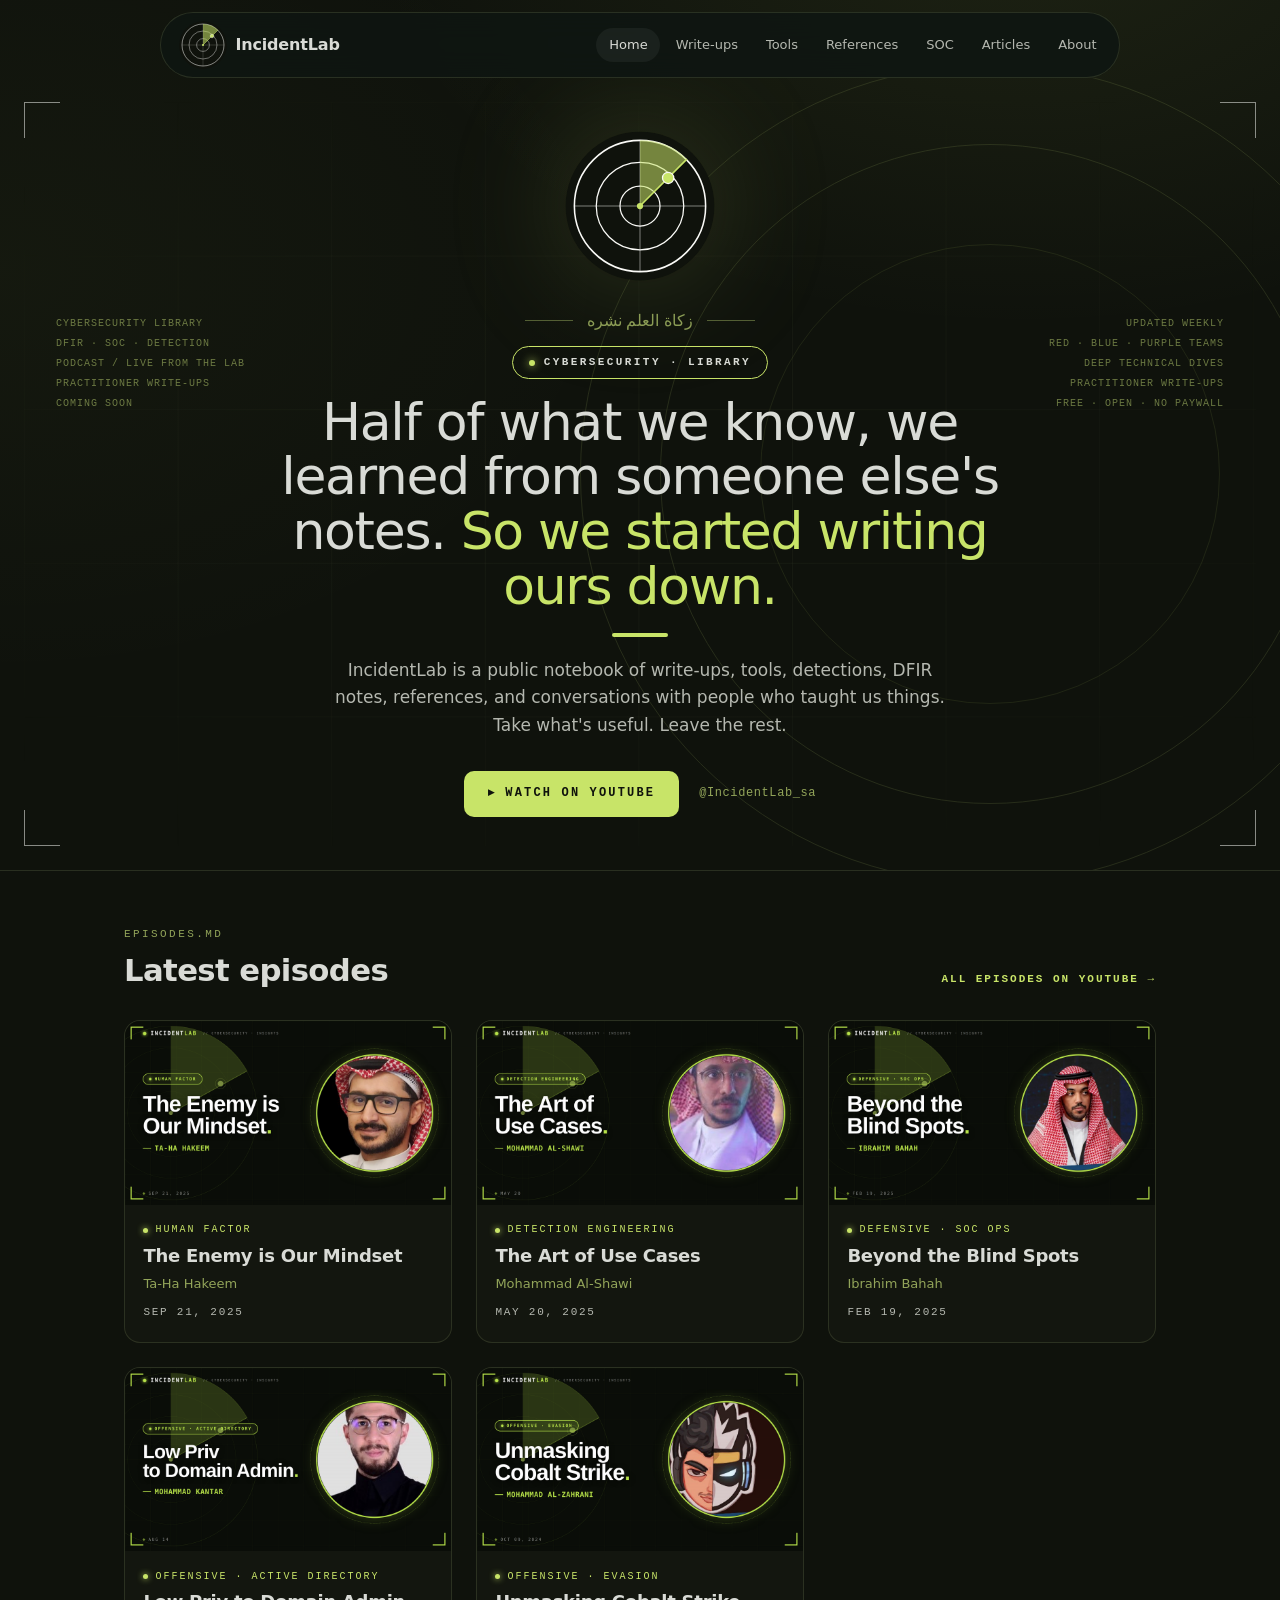
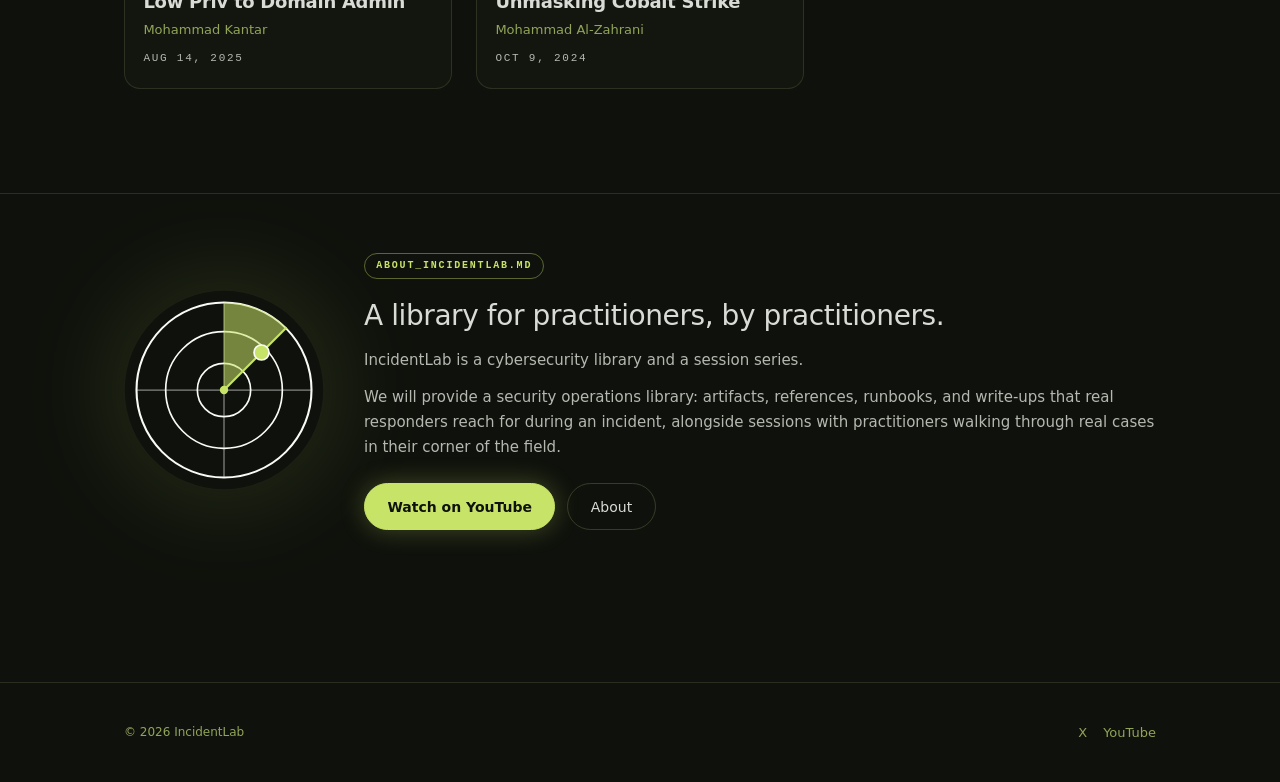
==== index.html @ e3e99a30 "Remove GitHub links from About + footer; rewrite About IncidentLab copy" ====
<!doctype html><html lang=en-us><head><meta name=generator content="Hugo 0.160.1"><meta charset=utf-8><meta name=viewport content="width=device-width,initial-scale=1"><title>IncidentLab</title><meta name=description content="A cybersecurity library for practitioners. Write-ups, DFIR notes, SOC playbooks, references, and conversations from the field."><link rel=canonical href=https://theincidentlab.com/><link rel=icon type=image/svg+xml href=/favicon.svg><link rel=icon type=image/x-icon href=/favicon.ico><link rel=icon type=image/png sizes=16x16 href=/favicon-16x16.png><link rel=icon type=image/png sizes=32x32 href=/favicon-32x32.png><link rel=icon type=image/png sizes=96x96 href=/favicon-96x96.png><link rel=icon type=image/png sizes=192x192 href=/favicon-192x192.png><link rel=apple-touch-icon sizes=180x180 href=/apple-touch-icon.png><link rel=apple-touch-icon sizes=152x152 href=/apple-touch-icon-152x152.png><link rel=apple-touch-icon sizes=167x167 href=/apple-touch-icon-167x167.png><link rel=apple-touch-icon sizes=120x120 href=/apple-touch-icon-120x120.png><link rel=manifest href=/site.webmanifest><meta name=theme-color content="#0F120C"><link rel=alternate type=application/rss+xml href=https://theincidentlab.com/index.xml title=IncidentLab><meta property="og:title" content="IncidentLab"><meta property="og:description" content="A cybersecurity library for practitioners. Write-ups, DFIR notes, SOC playbooks, references, and conversations from the field."><meta property="og:url" content="https://theincidentlab.com/"><meta property="og:type" content="website"><meta property="og:site_name" content="IncidentLab"><meta property="og:image" content="https://theincidentlab.com/og-image.png"><meta name=twitter:card content="summary_large_image"><meta name=twitter:site content="@IncidentLab_sa"><meta name=twitter:title content="IncidentLab"><meta name=twitter:description content="A cybersecurity library for practitioners. Write-ups, DFIR notes, SOC playbooks, references, and conversations from the field."><meta name=twitter:image content="https://theincidentlab.com/og-image.png"><link rel=stylesheet href=/css/main.min.10c1cadff81b46886a281b0de2d05669ee471e1656a761b328830ef225e477b0.css integrity="sha256-EMHK3/gbRohqKBsN4tBWae5HHhZWp2GzKIMO8iXkd7A="><script src=/js/theme.min.fe047faa5f3c33fa91ee3d5b3441abf88a6fa00446ac501ffb0c06faa3bf542c.js integrity="sha256-/gR/ql88M/qR7j1bNEGr+IpvoARGrFAf+wwG+qO/VCw="></script></head><body><div id=reading-progress class=reading-progress aria-hidden=true></div><a class=skip-link href=#main>Skip to content</a><header class=header role=banner><div class=header-inner><a class="brand plain" href=/ aria-label="IncidentLab home"><img src=/incidentlab-icon-dark.svg alt=IncidentLab class=brand-icon>
<span class=brand-name>IncidentLab</span></a><nav id=primary-nav class=nav aria-label=Main><a href=/ class=active aria-current=page>Home</a>
<a href=/writeups/>Write-ups</a>
<a href=/tools/>Tools</a>
<a href=/references/>References</a>
<a href=/soc/>SOC</a>
<a href=/articles/>Articles</a>
<a href=/about/>About</a>
<button id=hamburger class="icon-btn hamburger" type=button aria-label="Open menu" aria-expanded=false aria-controls=primary-nav>
<svg width="16" height="16" viewBox="0 0 24 24" fill="none" stroke="currentColor" stroke-width="1.6" stroke-linecap="round" aria-hidden="true"><path d="M3 6h18M3 12h18M3 18h18"/></svg></button></nav></div></header><main id=main role=main><section class="hero hero-cinema"><span class="corner corner-tl" aria-hidden=true></span>
<span class="corner corner-tr" aria-hidden=true></span>
<span class="corner corner-bl" aria-hidden=true></span>
<span class="corner corner-br" aria-hidden=true></span><div class=hero-grid aria-hidden=true></div><div class=hero-rings aria-hidden=true><span class="ring ring-1"></span>
<span class="ring ring-2"></span>
<span class="ring ring-3"></span></div><aside class="hero-rail hero-rail-left" aria-hidden=true><div class=rail-line>CYBERSECURITY LIBRARY</div><div class=rail-line>DFIR &#183; SOC &#183; DETECTION</div><div class=rail-line>PODCAST / LIVE FROM THE LAB</div><div class=rail-line>PRACTITIONER WRITE-UPS</div><div class=rail-line>COMING SOON</div></aside><aside class="hero-rail hero-rail-right" aria-hidden=true><div class=rail-line>UPDATED WEEKLY</div><div class=rail-line>RED &#183; BLUE &#183; PURPLE TEAMS</div><div class=rail-line>DEEP TECHNICAL DIVES</div><div class=rail-line>PRACTITIONER WRITE-UPS</div><div class=rail-line>FREE &#183; OPEN &#183; NO PAYWALL</div></aside><div class=hero-center><img class=hero-mark src=/incidentlab-icon-dark.svg alt=IncidentLab><div class=hero-content><div class=hero-motto lang=ar dir=rtl><span class=hero-motto-line aria-hidden=true></span>
<span class=hero-motto-text>زكاة العلم نشره</span>
<span class=hero-motto-line aria-hidden=true></span></div><span class=hero-pill>CYBERSECURITY &#183; LIBRARY</span><h1 class=hero-headline>Half of what we know, we learned from someone else's notes. <span class=accent-line>So we started writing ours down.</span></h1><span class=hero-underline aria-hidden=true></span><p class=hero-sub>IncidentLab is a public notebook of write-ups, tools, detections, DFIR notes, references, and conversations with people who taught us things. Take what's useful. Leave the rest.</p><div class=hero-actions><a class=btn-cinema href=https://www.youtube.com/@INCIDENTLAB-dz6dd/videos rel=noopener>&#9656; WATCH ON YOUTUBE</a>
<a class=hero-handle href=https://x.com/IncidentLab_sa rel=noopener>@IncidentLab_sa</a></div></div></div></section><section class="section episodes-section"><div class=container><div class=section-head><div><span class=kicker>episodes.md</span><h2>Latest episodes</h2></div><a href=https://www.youtube.com/@INCIDENTLAB-dz6dd/videos rel=noopener class=section-head-link>All episodes on YouTube &rarr;</a></div><div class=episodes-grid><a class=episode-card href=https://www.youtube.com/@INCIDENTLAB-dz6dd/videos rel=noopener aria-label="The Enemy is Our Mindset with Ta-Ha Hakeem"><div class=episode-thumb><img src=/images/episodes/the-enemy-is-our-mindset.png alt="The Enemy is Our Mindset — Ta-Ha Hakeem" loading=lazy></div><div class=episode-meta><span class=episode-cat>Human factor</span><h3 class=episode-title>The Enemy is Our Mindset</h3><p class=episode-guest>Ta-Ha Hakeem</p><p class=episode-date>Sep 21, 2025</p></div></a><a class=episode-card href=https://www.youtube.com/@INCIDENTLAB-dz6dd/videos rel=noopener aria-label="The Art of Use Cases with Mohammad Al-Shawi"><div class=episode-thumb><img src=/images/episodes/the-art-of-use-cases.png alt="The Art of Use Cases — Mohammad Al-Shawi" loading=lazy></div><div class=episode-meta><span class=episode-cat>Detection engineering</span><h3 class=episode-title>The Art of Use Cases</h3><p class=episode-guest>Mohammad Al-Shawi</p><p class=episode-date>May 20, 2025</p></div></a><a class=episode-card href=https://www.youtube.com/@INCIDENTLAB-dz6dd/videos rel=noopener aria-label="Beyond the Blind Spots with Ibrahim Bahah"><div class=episode-thumb><img src=/images/episodes/beyond-the-blind-spots.png alt="Beyond the Blind Spots — Ibrahim Bahah" loading=lazy></div><div class=episode-meta><span class=episode-cat>Defensive · SOC ops</span><h3 class=episode-title>Beyond the Blind Spots</h3><p class=episode-guest>Ibrahim Bahah</p><p class=episode-date>Feb 19, 2025</p></div></a><a class=episode-card href=https://www.youtube.com/@INCIDENTLAB-dz6dd/videos rel=noopener aria-label="Low Priv to Domain Admin with Mohammad Kantar"><div class=episode-thumb><img src=/images/episodes/low-priv-to-domain-admin.png alt="Low Priv to Domain Admin — Mohammad Kantar" loading=lazy></div><div class=episode-meta><span class=episode-cat>Offensive · Active Directory</span><h3 class=episode-title>Low Priv to Domain Admin</h3><p class=episode-guest>Mohammad Kantar</p><p class=episode-date>Aug 14, 2025</p></div></a><a class=episode-card href=https://www.youtube.com/@INCIDENTLAB-dz6dd/videos rel=noopener aria-label="Unmasking Cobalt Strike with Mohammad Al-Zahrani"><div class=episode-thumb><img src=/images/episodes/unmasking-cobalt-strike.png alt="Unmasking Cobalt Strike — Mohammad Al-Zahrani" loading=lazy></div><div class=episode-meta><span class=episode-cat>Offensive · Evasion</span><h3 class=episode-title>Unmasking Cobalt Strike</h3><p class=episode-guest>Mohammad Al-Zahrani</p><p class=episode-date>Oct 9, 2024</p></div></a></div></div></section><section class="section about-incidentlab"><div class=container><div class=about-st-grid><div class=about-st-art><img src=/incidentlab-icon-dark.svg alt=IncidentLab class=about-st-mark></div><div class=about-st-text><span class=kicker>about_incidentlab.md</span><h2>A library for practitioners, by practitioners.</h2><p>IncidentLab is a cybersecurity library and a session series.</p><p>We will provide a security operations library: artifacts, references, runbooks, and write-ups that real responders reach for during an incident, alongside sessions with practitioners walking through real cases in their corner of the field.</p><div class=cta-row style=justify-content:flex-start;margin-top:1.5rem><a class="btn btn-primary" href=https://www.youtube.com/@INCIDENTLAB-dz6dd/videos rel=noopener>Watch on YouTube</a>
<a class=btn href=/about/>About</a></div></div></div></div></section></main><footer class=footer role=contentinfo><div class=footer-inner><div class=footer-meta>© 2026 IncidentLab</div><div class=footer-links><a href=https://x.com/IncidentLab_sa rel="me noopener" aria-label="X (Twitter)">X</a>
<a href=https://www.youtube.com/@INCIDENTLAB-dz6dd/videos rel=noopener aria-label=YouTube>YouTube</a></div></div></footer><script src=/js/search.min.32f73ae0e8a8660c00cff3d737f8c23d6cb95a609cb1840dc55249b639a997f0.js defer></script><script src=/js/copy-code.min.a6648016327f92c3f1cd5c5ebcbee5b0e65e994ec261b841b31c6cdf47d15044.js defer></script><script src=/js/filter.min.67982a6d453e742544eaf74fb17a6ea60620f596ed58f548dcd6b4f5d438653b.js defer></script></body></html>
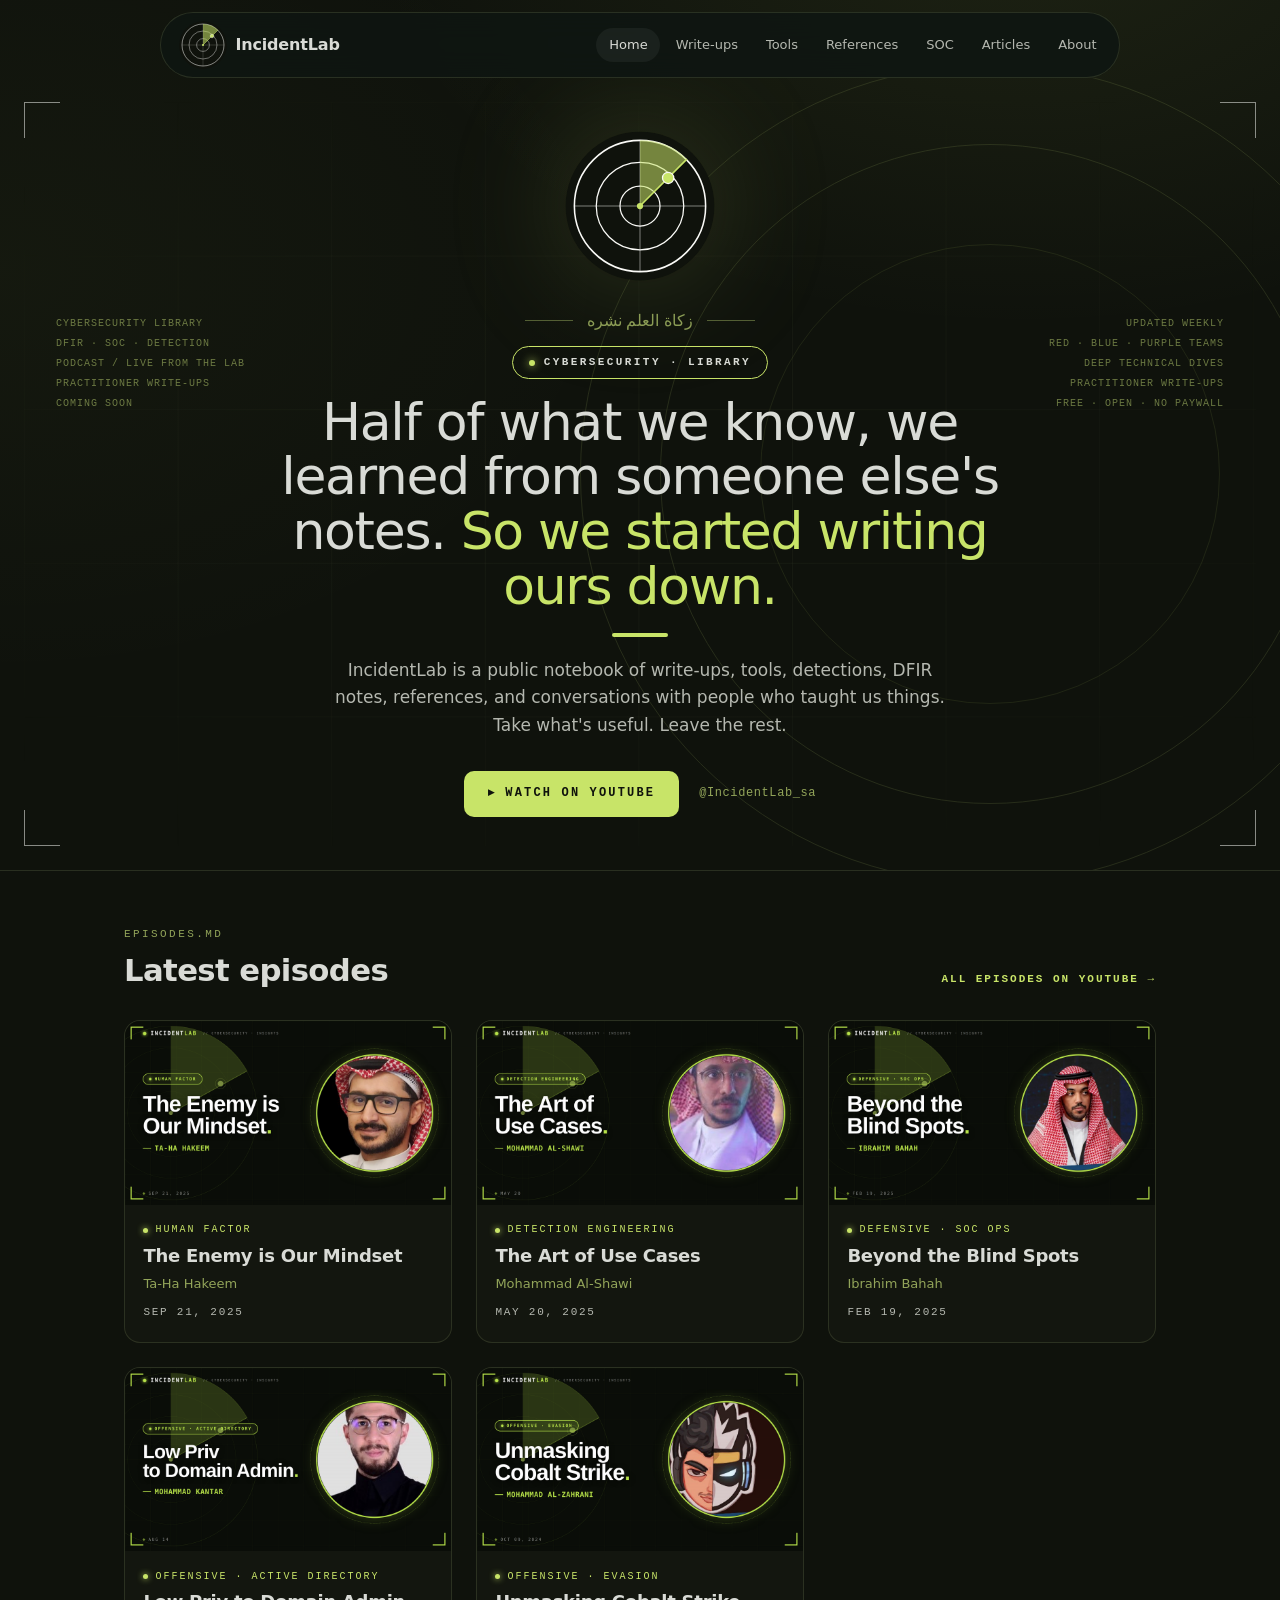
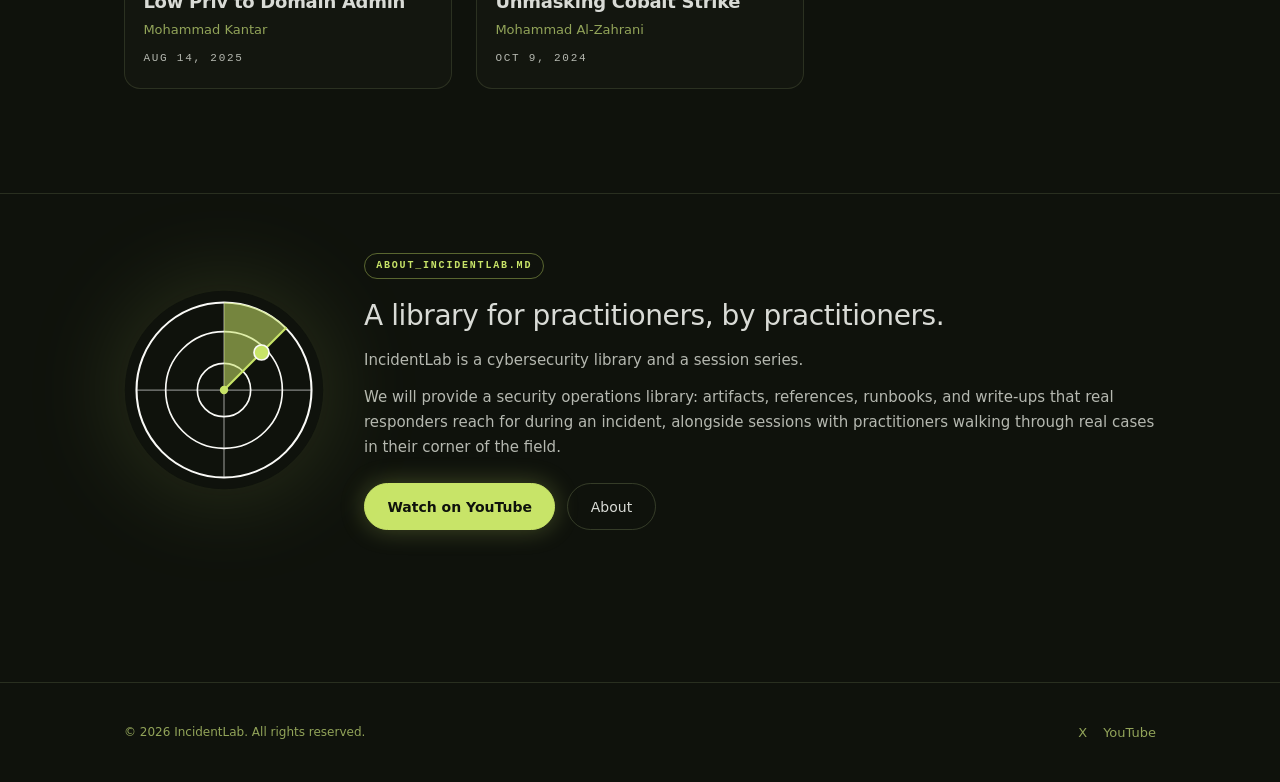
==== commit 48bda6e7: "Add All rights reserved to footer" ====
--- a/index.html
+++ b/index.html
@@ -15,6 +15,6 @@
 <span class="ring ring-3"></span></div><aside class="hero-rail hero-rail-left" aria-hidden=true><div class=rail-line>CYBERSECURITY LIBRARY</div><div class=rail-line>DFIR &#183; SOC &#183; DETECTION</div><div class=rail-line>PODCAST / LIVE FROM THE LAB</div><div class=rail-line>PRACTITIONER WRITE-UPS</div><div class=rail-line>COMING SOON</div></aside><aside class="hero-rail hero-rail-right" aria-hidden=true><div class=rail-line>UPDATED WEEKLY</div><div class=rail-line>RED &#183; BLUE &#183; PURPLE TEAMS</div><div class=rail-line>DEEP TECHNICAL DIVES</div><div class=rail-line>PRACTITIONER WRITE-UPS</div><div class=rail-line>FREE &#183; OPEN &#183; NO PAYWALL</div></aside><div class=hero-center><img class=hero-mark src=/incidentlab-icon-dark.svg alt=IncidentLab><div class=hero-content><div class=hero-motto lang=ar dir=rtl><span class=hero-motto-line aria-hidden=true></span>
 <span class=hero-motto-text>زكاة العلم نشره</span>
 <span class=hero-motto-line aria-hidden=true></span></div><span class=hero-pill>CYBERSECURITY &#183; LIBRARY</span><h1 class=hero-headline>Half of what we know, we learned from someone else's notes. <span class=accent-line>So we started writing ours down.</span></h1><span class=hero-underline aria-hidden=true></span><p class=hero-sub>IncidentLab is a public notebook of write-ups, tools, detections, DFIR notes, references, and conversations with people who taught us things. Take what's useful. Leave the rest.</p><div class=hero-actions><a class=btn-cinema href=https://www.youtube.com/@INCIDENTLAB-dz6dd/videos rel=noopener>&#9656; WATCH ON YOUTUBE</a>
-<a class=hero-handle href=https://x.com/IncidentLab_sa rel=noopener>@IncidentLab_sa</a></div></div></div></section><section class="section episodes-section"><div class=container><div class=section-head><div><span class=kicker>episodes.md</span><h2>Latest episodes</h2></div><a href=https://www.youtube.com/@INCIDENTLAB-dz6dd/videos rel=noopener class=section-head-link>All episodes on YouTube &rarr;</a></div><div class=episodes-grid><a class=episode-card href=https://www.youtube.com/@INCIDENTLAB-dz6dd/videos rel=noopener aria-label="The Enemy is Our Mindset with Ta-Ha Hakeem"><div class=episode-thumb><img src=/images/episodes/the-enemy-is-our-mindset.png alt="The Enemy is Our Mindset — Ta-Ha Hakeem" loading=lazy></div><div class=episode-meta><span class=episode-cat>Human factor</span><h3 class=episode-title>The Enemy is Our Mindset</h3><p class=episode-guest>Ta-Ha Hakeem</p><p class=episode-date>Sep 21, 2025</p></div></a><a class=episode-card href=https://www.youtube.com/@INCIDENTLAB-dz6dd/videos rel=noopener aria-label="The Art of Use Cases with Mohammad Al-Shawi"><div class=episode-thumb><img src=/images/episodes/the-art-of-use-cases.png alt="The Art of Use Cases — Mohammad Al-Shawi" loading=lazy></div><div class=episode-meta><span class=episode-cat>Detection engineering</span><h3 class=episode-title>The Art of Use Cases</h3><p class=episode-guest>Mohammad Al-Shawi</p><p class=episode-date>May 20, 2025</p></div></a><a class=episode-card href=https://www.youtube.com/@INCIDENTLAB-dz6dd/videos rel=noopener aria-label="Beyond the Blind Spots with Ibrahim Bahah"><div class=episode-thumb><img src=/images/episodes/beyond-the-blind-spots.png alt="Beyond the Blind Spots — Ibrahim Bahah" loading=lazy></div><div class=episode-meta><span class=episode-cat>Defensive · SOC ops</span><h3 class=episode-title>Beyond the Blind Spots</h3><p class=episode-guest>Ibrahim Bahah</p><p class=episode-date>Feb 19, 2025</p></div></a><a class=episode-card href=https://www.youtube.com/@INCIDENTLAB-dz6dd/videos rel=noopener aria-label="Low Priv to Domain Admin with Mohammad Kantar"><div class=episode-thumb><img src=/images/episodes/low-priv-to-domain-admin.png alt="Low Priv to Domain Admin — Mohammad Kantar" loading=lazy></div><div class=episode-meta><span class=episode-cat>Offensive · Active Directory</span><h3 class=episode-title>Low Priv to Domain Admin</h3><p class=episode-guest>Mohammad Kantar</p><p class=episode-date>Aug 14, 2025</p></div></a><a class=episode-card href=https://www.youtube.com/@INCIDENTLAB-dz6dd/videos rel=noopener aria-label="Unmasking Cobalt Strike with Mohammad Al-Zahrani"><div class=episode-thumb><img src=/images/episodes/unmasking-cobalt-strike.png alt="Unmasking Cobalt Strike — Mohammad Al-Zahrani" loading=lazy></div><div class=episode-meta><span class=episode-cat>Offensive · Evasion</span><h3 class=episode-title>Unmasking Cobalt Strike</h3><p class=episode-guest>Mohammad Al-Zahrani</p><p class=episode-date>Oct 9, 2024</p></div></a></div></div></section><section class="section about-incidentlab"><div class=container><div class=about-st-grid><div class=about-st-art><img src=/incidentlab-icon-dark.svg alt=IncidentLab class=about-st-mark></div><div class=about-st-text><span class=kicker>about_incidentlab.md</span><h2>A library for practitioners, by practitioners.</h2><p>IncidentLab is a cybersecurity library and a session series.</p><p>We will provide a security operations library: artifacts, references, runbooks, and write-ups that real responders reach for during an incident, alongside sessions with practitioners walking through real cases in their corner of the field.</p><div class=cta-row style=justify-content:flex-start;margin-top:1.5rem><a class="btn btn-primary" href=https://www.youtube.com/@INCIDENTLAB-dz6dd/videos rel=noopener>Watch on YouTube</a>
-<a class=btn href=/about/>About</a></div></div></div></div></section></main><footer class=footer role=contentinfo><div class=footer-inner><div class=footer-meta>© 2026 IncidentLab</div><div class=footer-links><a href=https://x.com/IncidentLab_sa rel="me noopener" aria-label="X (Twitter)">X</a>
+<a class=hero-handle href=https://x.com/IncidentLab_sa rel=noopener>@IncidentLab_sa</a></div></div></div></section><section class="section episodes-section"><div class=container><div class=section-head><div><span class=kicker>episodes.md</span><h2>Latest episodes</h2></div><a href=https://www.youtube.com/@INCIDENTLAB-dz6dd/videos rel=noopener class=section-head-link>All episodes on YouTube &rarr;</a></div><div class=episodes-grid><a class=episode-card href="https://youtu.be/7YgWBkv-E2k?si=4uwJILRjKIWMqdv5" rel=noopener aria-label="The Enemy is Our Mindset with Ta-Ha Hakeem"><div class=episode-thumb><img src=/images/episodes/the-enemy-is-our-mindset.png alt="The Enemy is Our Mindset — Ta-Ha Hakeem" loading=lazy></div><div class=episode-meta><span class=episode-cat>Human factor</span><h3 class=episode-title>The Enemy is Our Mindset</h3><p class=episode-guest>Ta-Ha Hakeem</p><p class=episode-date>Sep 21, 2025</p></div></a><a class=episode-card href="https://youtu.be/pozhz7VoKnM?si=A4G9FTbm49PAtx53" rel=noopener aria-label="The Art of Use Cases with Mohammad Al-Shawi"><div class=episode-thumb><img src=/images/episodes/the-art-of-use-cases.png alt="The Art of Use Cases — Mohammad Al-Shawi" loading=lazy></div><div class=episode-meta><span class=episode-cat>Detection engineering</span><h3 class=episode-title>The Art of Use Cases</h3><p class=episode-guest>Mohammad Al-Shawi</p><p class=episode-date>May 20, 2025</p></div></a><a class=episode-card href="https://www.youtube.com/live/rayU_-o8mng?si=TULcchkZuMNiMDN8" rel=noopener aria-label="Beyond the Blind Spots with Ibrahim Bahah"><div class=episode-thumb><img src=/images/episodes/beyond-the-blind-spots.png alt="Beyond the Blind Spots — Ibrahim Bahah" loading=lazy></div><div class=episode-meta><span class=episode-cat>Defensive · SOC ops</span><h3 class=episode-title>Beyond the Blind Spots</h3><p class=episode-guest>Ibrahim Bahah</p><p class=episode-date>Feb 19, 2025</p></div></a><a class=episode-card href="https://youtu.be/bdv277fuZwM?si=GBpv2Nj-ZMSL01uI" rel=noopener aria-label="Low Priv to Domain Admin with Mohammad Kantar"><div class=episode-thumb><img src=/images/episodes/low-priv-to-domain-admin.png alt="Low Priv to Domain Admin — Mohammad Kantar" loading=lazy></div><div class=episode-meta><span class=episode-cat>Offensive · Active Directory</span><h3 class=episode-title>Low Priv to Domain Admin</h3><p class=episode-guest>Mohammad Kantar</p><p class=episode-date>Aug 14, 2025</p></div></a><a class=episode-card href="https://youtu.be/VxF-rG0GBWg?si=Mj8cGpOw5816X2Pm" rel=noopener aria-label="Unmasking Cobalt Strike with Mohammad Al-Zahrani"><div class=episode-thumb><img src=/images/episodes/unmasking-cobalt-strike.png alt="Unmasking Cobalt Strike — Mohammad Al-Zahrani" loading=lazy></div><div class=episode-meta><span class=episode-cat>Offensive · Evasion</span><h3 class=episode-title>Unmasking Cobalt Strike</h3><p class=episode-guest>Mohammad Al-Zahrani</p><p class=episode-date>Oct 9, 2024</p></div></a></div></div></section><section class="section about-incidentlab"><div class=container><div class=about-st-grid><div class=about-st-art><img src=/incidentlab-icon-dark.svg alt=IncidentLab class=about-st-mark></div><div class=about-st-text><span class=kicker>about_incidentlab.md</span><h2>A library for practitioners, by practitioners.</h2><p>IncidentLab is a cybersecurity library and a session series.</p><p>We will provide a security operations library: artifacts, references, runbooks, and write-ups that real responders reach for during an incident, alongside sessions with practitioners walking through real cases in their corner of the field.</p><div class=cta-row style=justify-content:flex-start;margin-top:1.5rem><a class="btn btn-primary" href=https://www.youtube.com/@INCIDENTLAB-dz6dd/videos rel=noopener>Watch on YouTube</a>
+<a class=btn href=/about/>About</a></div></div></div></div></section></main><footer class=footer role=contentinfo><div class=footer-inner><div class=footer-meta>© 2026 IncidentLab. All rights reserved.</div><div class=footer-links><a href=https://x.com/IncidentLab_sa rel="me noopener" aria-label="X (Twitter)">X</a>
 <a href=https://www.youtube.com/@INCIDENTLAB-dz6dd/videos rel=noopener aria-label=YouTube>YouTube</a></div></div></footer><script src=/js/search.min.32f73ae0e8a8660c00cff3d737f8c23d6cb95a609cb1840dc55249b639a997f0.js defer></script><script src=/js/copy-code.min.a6648016327f92c3f1cd5c5ebcbee5b0e65e994ec261b841b31c6cdf47d15044.js defer></script><script src=/js/filter.min.67982a6d453e742544eaf74fb17a6ea60620f596ed58f548dcd6b4f5d438653b.js defer></script></body></html>
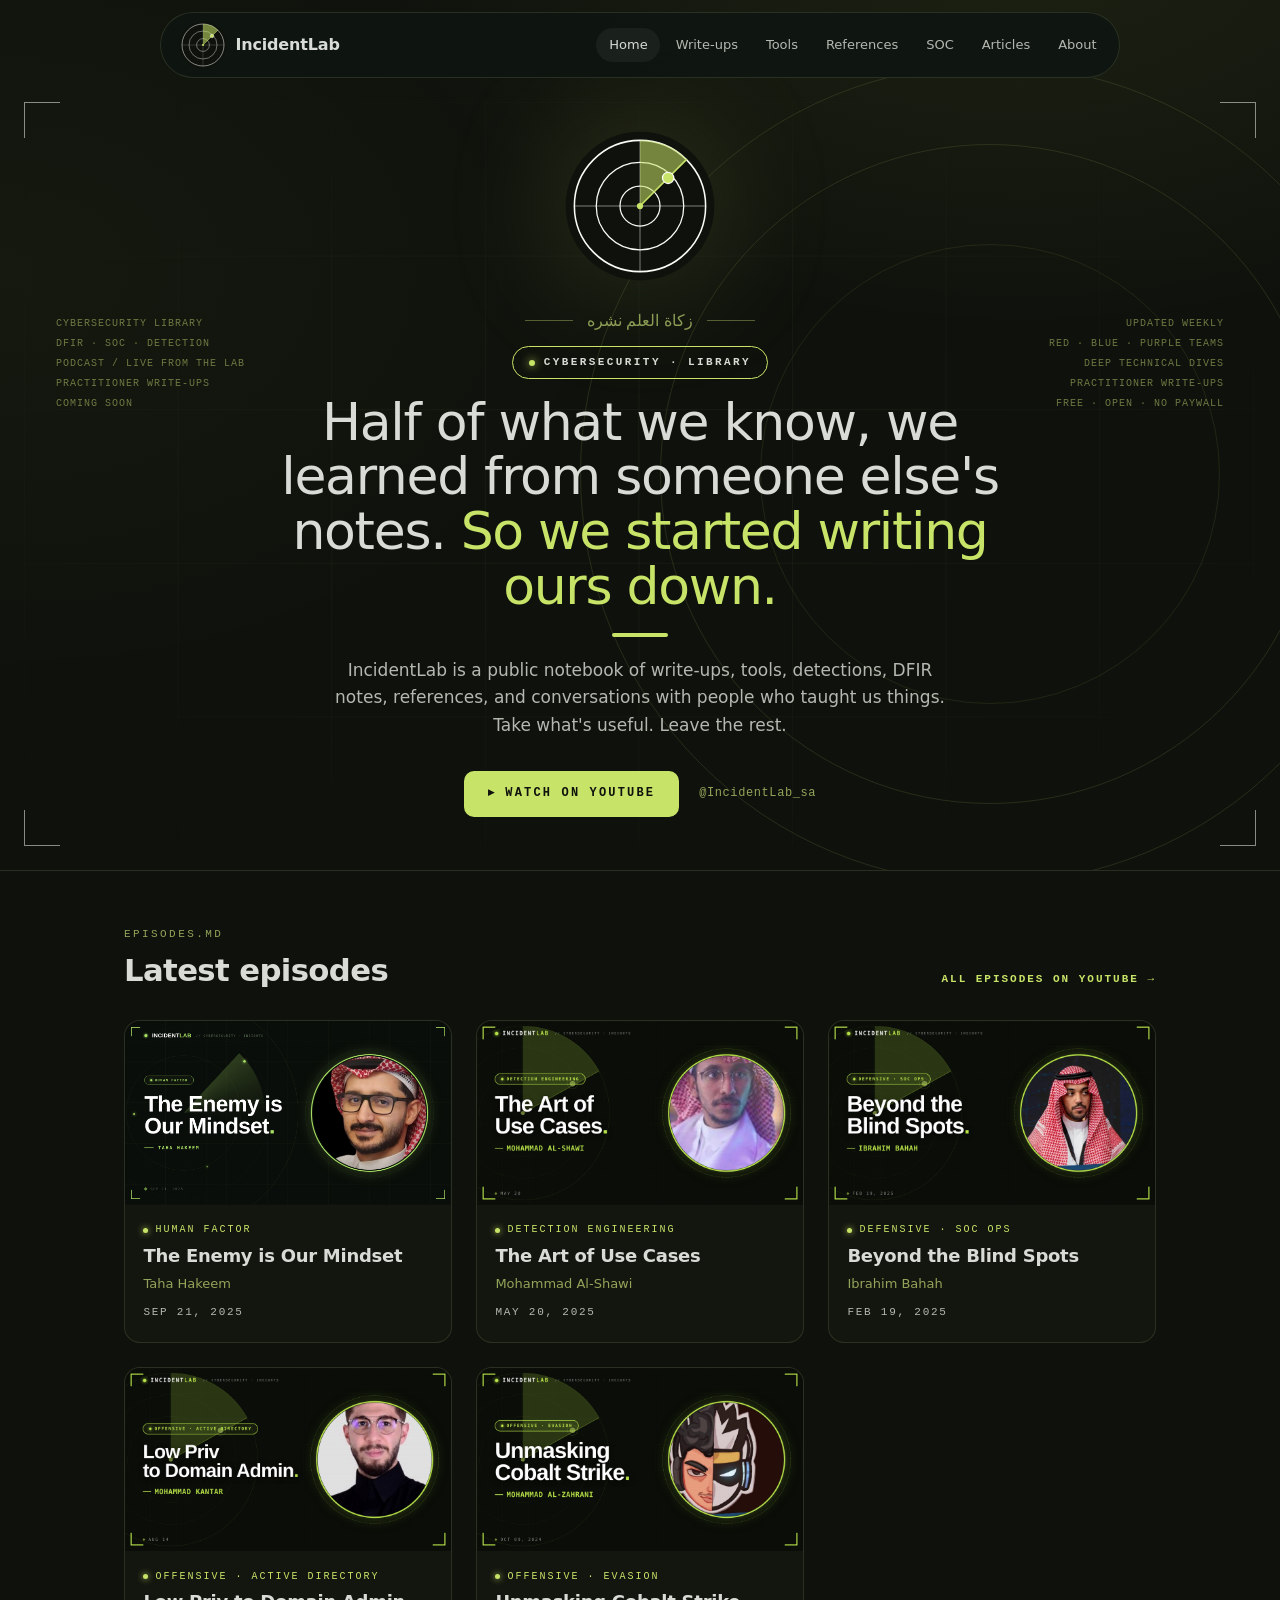
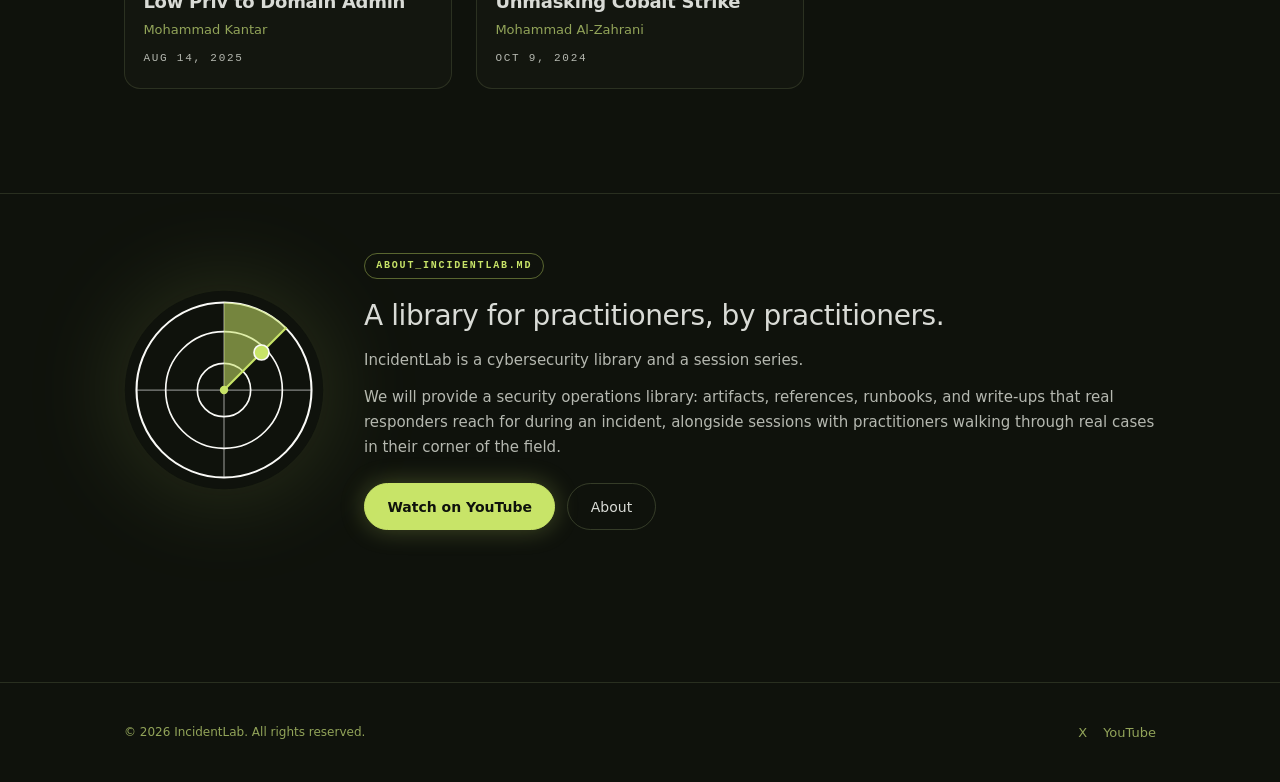
==== commit a63c893e: "Update Taha Hakeem name and thumbnail for Enemy is Our Mindset" ====
--- a/index.html
+++ b/index.html
@@ -15,6 +15,6 @@
 <span class="ring ring-3"></span></div><aside class="hero-rail hero-rail-left" aria-hidden=true><div class=rail-line>CYBERSECURITY LIBRARY</div><div class=rail-line>DFIR &#183; SOC &#183; DETECTION</div><div class=rail-line>PODCAST / LIVE FROM THE LAB</div><div class=rail-line>PRACTITIONER WRITE-UPS</div><div class=rail-line>COMING SOON</div></aside><aside class="hero-rail hero-rail-right" aria-hidden=true><div class=rail-line>UPDATED WEEKLY</div><div class=rail-line>RED &#183; BLUE &#183; PURPLE TEAMS</div><div class=rail-line>DEEP TECHNICAL DIVES</div><div class=rail-line>PRACTITIONER WRITE-UPS</div><div class=rail-line>FREE &#183; OPEN &#183; NO PAYWALL</div></aside><div class=hero-center><img class=hero-mark src=/incidentlab-icon-dark.svg alt=IncidentLab><div class=hero-content><div class=hero-motto lang=ar dir=rtl><span class=hero-motto-line aria-hidden=true></span>
 <span class=hero-motto-text>زكاة العلم نشره</span>
 <span class=hero-motto-line aria-hidden=true></span></div><span class=hero-pill>CYBERSECURITY &#183; LIBRARY</span><h1 class=hero-headline>Half of what we know, we learned from someone else's notes. <span class=accent-line>So we started writing ours down.</span></h1><span class=hero-underline aria-hidden=true></span><p class=hero-sub>IncidentLab is a public notebook of write-ups, tools, detections, DFIR notes, references, and conversations with people who taught us things. Take what's useful. Leave the rest.</p><div class=hero-actions><a class=btn-cinema href=https://www.youtube.com/@INCIDENTLAB-dz6dd/videos rel=noopener>&#9656; WATCH ON YOUTUBE</a>
-<a class=hero-handle href=https://x.com/IncidentLab_sa rel=noopener>@IncidentLab_sa</a></div></div></div></section><section class="section episodes-section"><div class=container><div class=section-head><div><span class=kicker>episodes.md</span><h2>Latest episodes</h2></div><a href=https://www.youtube.com/@INCIDENTLAB-dz6dd/videos rel=noopener class=section-head-link>All episodes on YouTube &rarr;</a></div><div class=episodes-grid><a class=episode-card href="https://youtu.be/7YgWBkv-E2k?si=4uwJILRjKIWMqdv5" rel=noopener aria-label="The Enemy is Our Mindset with Ta-Ha Hakeem"><div class=episode-thumb><img src=/images/episodes/the-enemy-is-our-mindset.png alt="The Enemy is Our Mindset — Ta-Ha Hakeem" loading=lazy></div><div class=episode-meta><span class=episode-cat>Human factor</span><h3 class=episode-title>The Enemy is Our Mindset</h3><p class=episode-guest>Ta-Ha Hakeem</p><p class=episode-date>Sep 21, 2025</p></div></a><a class=episode-card href="https://youtu.be/pozhz7VoKnM?si=A4G9FTbm49PAtx53" rel=noopener aria-label="The Art of Use Cases with Mohammad Al-Shawi"><div class=episode-thumb><img src=/images/episodes/the-art-of-use-cases.png alt="The Art of Use Cases — Mohammad Al-Shawi" loading=lazy></div><div class=episode-meta><span class=episode-cat>Detection engineering</span><h3 class=episode-title>The Art of Use Cases</h3><p class=episode-guest>Mohammad Al-Shawi</p><p class=episode-date>May 20, 2025</p></div></a><a class=episode-card href="https://www.youtube.com/live/rayU_-o8mng?si=TULcchkZuMNiMDN8" rel=noopener aria-label="Beyond the Blind Spots with Ibrahim Bahah"><div class=episode-thumb><img src=/images/episodes/beyond-the-blind-spots.png alt="Beyond the Blind Spots — Ibrahim Bahah" loading=lazy></div><div class=episode-meta><span class=episode-cat>Defensive · SOC ops</span><h3 class=episode-title>Beyond the Blind Spots</h3><p class=episode-guest>Ibrahim Bahah</p><p class=episode-date>Feb 19, 2025</p></div></a><a class=episode-card href="https://youtu.be/bdv277fuZwM?si=GBpv2Nj-ZMSL01uI" rel=noopener aria-label="Low Priv to Domain Admin with Mohammad Kantar"><div class=episode-thumb><img src=/images/episodes/low-priv-to-domain-admin.png alt="Low Priv to Domain Admin — Mohammad Kantar" loading=lazy></div><div class=episode-meta><span class=episode-cat>Offensive · Active Directory</span><h3 class=episode-title>Low Priv to Domain Admin</h3><p class=episode-guest>Mohammad Kantar</p><p class=episode-date>Aug 14, 2025</p></div></a><a class=episode-card href="https://youtu.be/VxF-rG0GBWg?si=Mj8cGpOw5816X2Pm" rel=noopener aria-label="Unmasking Cobalt Strike with Mohammad Al-Zahrani"><div class=episode-thumb><img src=/images/episodes/unmasking-cobalt-strike.png alt="Unmasking Cobalt Strike — Mohammad Al-Zahrani" loading=lazy></div><div class=episode-meta><span class=episode-cat>Offensive · Evasion</span><h3 class=episode-title>Unmasking Cobalt Strike</h3><p class=episode-guest>Mohammad Al-Zahrani</p><p class=episode-date>Oct 9, 2024</p></div></a></div></div></section><section class="section about-incidentlab"><div class=container><div class=about-st-grid><div class=about-st-art><img src=/incidentlab-icon-dark.svg alt=IncidentLab class=about-st-mark></div><div class=about-st-text><span class=kicker>about_incidentlab.md</span><h2>A library for practitioners, by practitioners.</h2><p>IncidentLab is a cybersecurity library and a session series.</p><p>We will provide a security operations library: artifacts, references, runbooks, and write-ups that real responders reach for during an incident, alongside sessions with practitioners walking through real cases in their corner of the field.</p><div class=cta-row style=justify-content:flex-start;margin-top:1.5rem><a class="btn btn-primary" href=https://www.youtube.com/@INCIDENTLAB-dz6dd/videos rel=noopener>Watch on YouTube</a>
+<a class=hero-handle href=https://x.com/IncidentLab_sa rel=noopener>@IncidentLab_sa</a></div></div></div></section><section class="section episodes-section"><div class=container><div class=section-head><div><span class=kicker>episodes.md</span><h2>Latest episodes</h2></div><a href=https://www.youtube.com/@INCIDENTLAB-dz6dd/videos rel=noopener class=section-head-link>All episodes on YouTube &rarr;</a></div><div class=episodes-grid><a class=episode-card href="https://youtu.be/7YgWBkv-E2k?si=4uwJILRjKIWMqdv5" rel=noopener aria-label="The Enemy is Our Mindset with Taha Hakeem"><div class=episode-thumb><img src=/images/episodes/the-enemy-is-our-mindset.png alt="The Enemy is Our Mindset — Taha Hakeem" loading=lazy></div><div class=episode-meta><span class=episode-cat>Human factor</span><h3 class=episode-title>The Enemy is Our Mindset</h3><p class=episode-guest>Taha Hakeem</p><p class=episode-date>Sep 21, 2025</p></div></a><a class=episode-card href="https://youtu.be/pozhz7VoKnM?si=A4G9FTbm49PAtx53" rel=noopener aria-label="The Art of Use Cases with Mohammad Al-Shawi"><div class=episode-thumb><img src=/images/episodes/the-art-of-use-cases.png alt="The Art of Use Cases — Mohammad Al-Shawi" loading=lazy></div><div class=episode-meta><span class=episode-cat>Detection engineering</span><h3 class=episode-title>The Art of Use Cases</h3><p class=episode-guest>Mohammad Al-Shawi</p><p class=episode-date>May 20, 2025</p></div></a><a class=episode-card href="https://www.youtube.com/live/rayU_-o8mng?si=TULcchkZuMNiMDN8" rel=noopener aria-label="Beyond the Blind Spots with Ibrahim Bahah"><div class=episode-thumb><img src=/images/episodes/beyond-the-blind-spots.png alt="Beyond the Blind Spots — Ibrahim Bahah" loading=lazy></div><div class=episode-meta><span class=episode-cat>Defensive · SOC ops</span><h3 class=episode-title>Beyond the Blind Spots</h3><p class=episode-guest>Ibrahim Bahah</p><p class=episode-date>Feb 19, 2025</p></div></a><a class=episode-card href="https://youtu.be/bdv277fuZwM?si=GBpv2Nj-ZMSL01uI" rel=noopener aria-label="Low Priv to Domain Admin with Mohammad Kantar"><div class=episode-thumb><img src=/images/episodes/low-priv-to-domain-admin.png alt="Low Priv to Domain Admin — Mohammad Kantar" loading=lazy></div><div class=episode-meta><span class=episode-cat>Offensive · Active Directory</span><h3 class=episode-title>Low Priv to Domain Admin</h3><p class=episode-guest>Mohammad Kantar</p><p class=episode-date>Aug 14, 2025</p></div></a><a class=episode-card href="https://youtu.be/VxF-rG0GBWg?si=Mj8cGpOw5816X2Pm" rel=noopener aria-label="Unmasking Cobalt Strike with Mohammad Al-Zahrani"><div class=episode-thumb><img src=/images/episodes/unmasking-cobalt-strike.png alt="Unmasking Cobalt Strike — Mohammad Al-Zahrani" loading=lazy></div><div class=episode-meta><span class=episode-cat>Offensive · Evasion</span><h3 class=episode-title>Unmasking Cobalt Strike</h3><p class=episode-guest>Mohammad Al-Zahrani</p><p class=episode-date>Oct 9, 2024</p></div></a></div></div></section><section class="section about-incidentlab"><div class=container><div class=about-st-grid><div class=about-st-art><img src=/incidentlab-icon-dark.svg alt=IncidentLab class=about-st-mark></div><div class=about-st-text><span class=kicker>about_incidentlab.md</span><h2>A library for practitioners, by practitioners.</h2><p>IncidentLab is a cybersecurity library and a session series.</p><p>We will provide a security operations library: artifacts, references, runbooks, and write-ups that real responders reach for during an incident, alongside sessions with practitioners walking through real cases in their corner of the field.</p><div class=cta-row style=justify-content:flex-start;margin-top:1.5rem><a class="btn btn-primary" href=https://www.youtube.com/@INCIDENTLAB-dz6dd/videos rel=noopener>Watch on YouTube</a>
 <a class=btn href=/about/>About</a></div></div></div></div></section></main><footer class=footer role=contentinfo><div class=footer-inner><div class=footer-meta>© 2026 IncidentLab. All rights reserved.</div><div class=footer-links><a href=https://x.com/IncidentLab_sa rel="me noopener" aria-label="X (Twitter)">X</a>
 <a href=https://www.youtube.com/@INCIDENTLAB-dz6dd/videos rel=noopener aria-label=YouTube>YouTube</a></div></div></footer><script src=/js/search.min.32f73ae0e8a8660c00cff3d737f8c23d6cb95a609cb1840dc55249b639a997f0.js defer></script><script src=/js/copy-code.min.a6648016327f92c3f1cd5c5ebcbee5b0e65e994ec261b841b31c6cdf47d15044.js defer></script><script src=/js/filter.min.67982a6d453e742544eaf74fb17a6ea60620f596ed58f548dcd6b4f5d438653b.js defer></script></body></html>
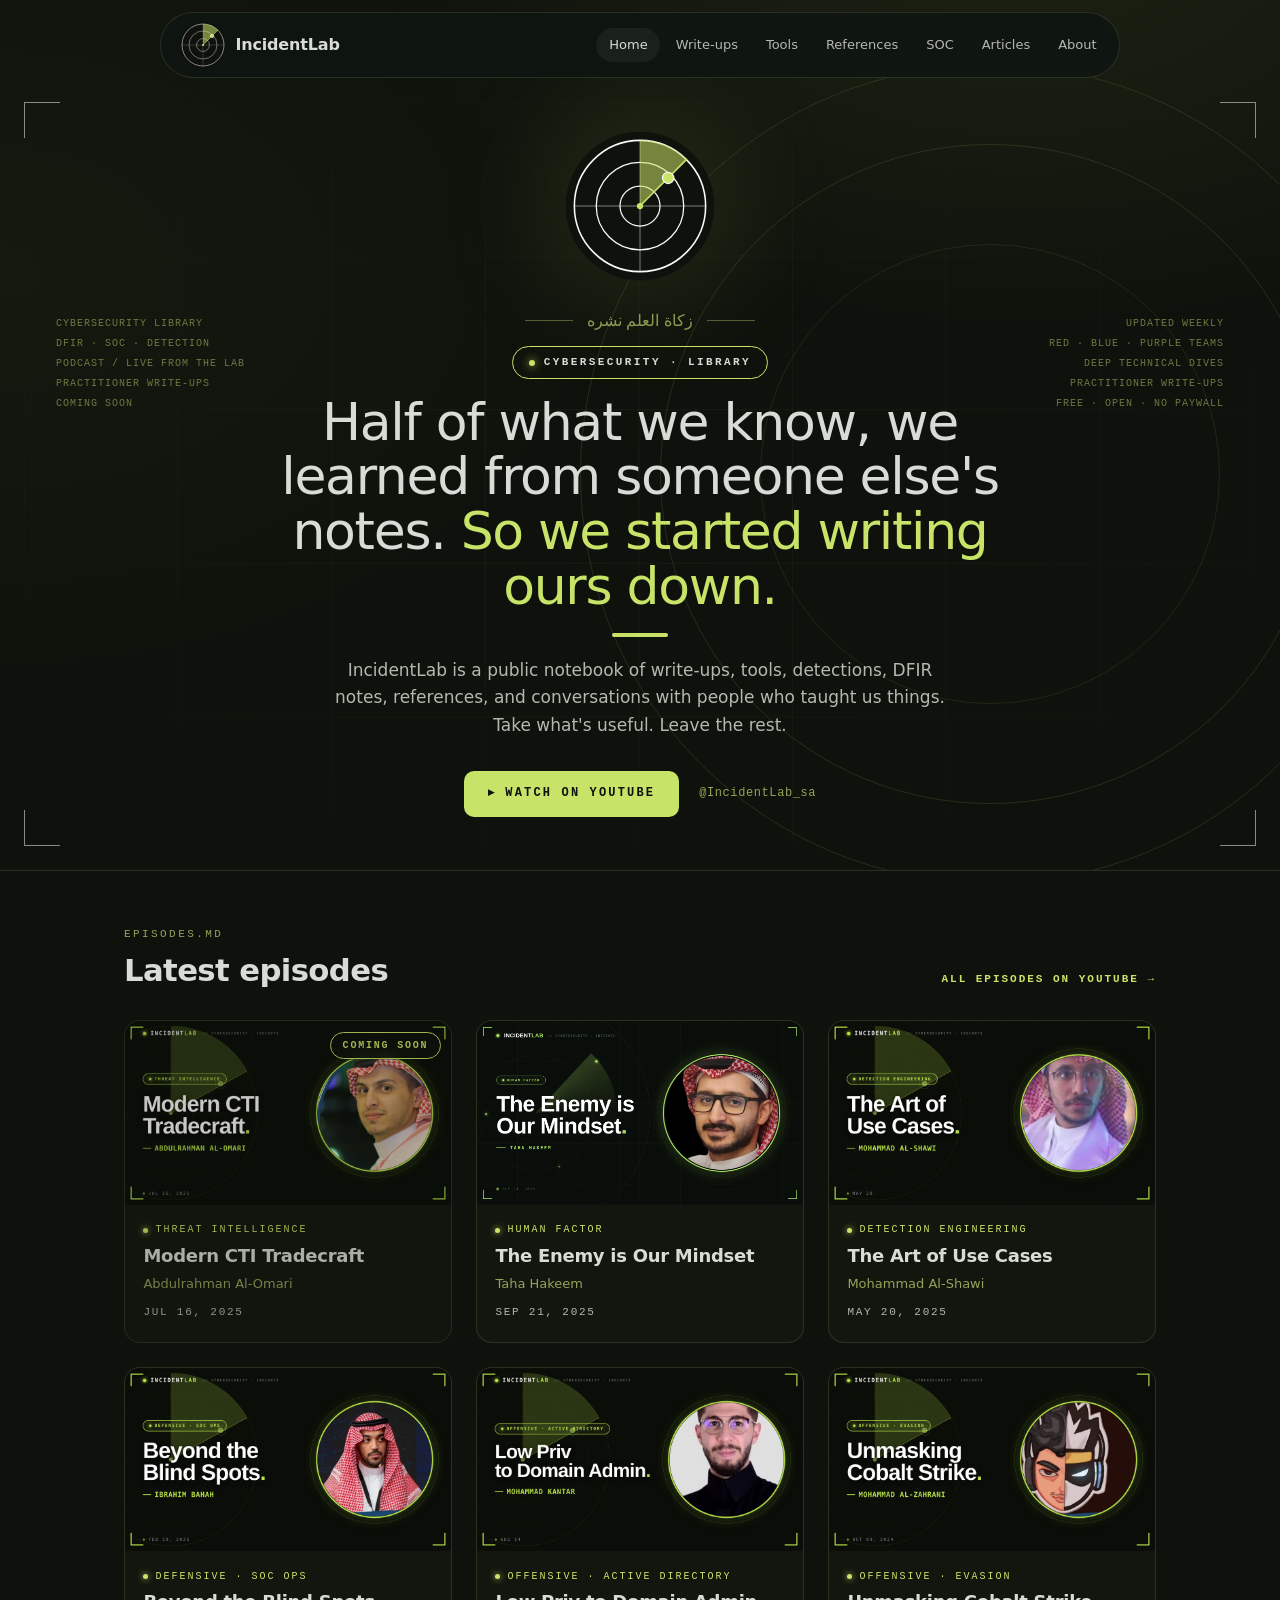
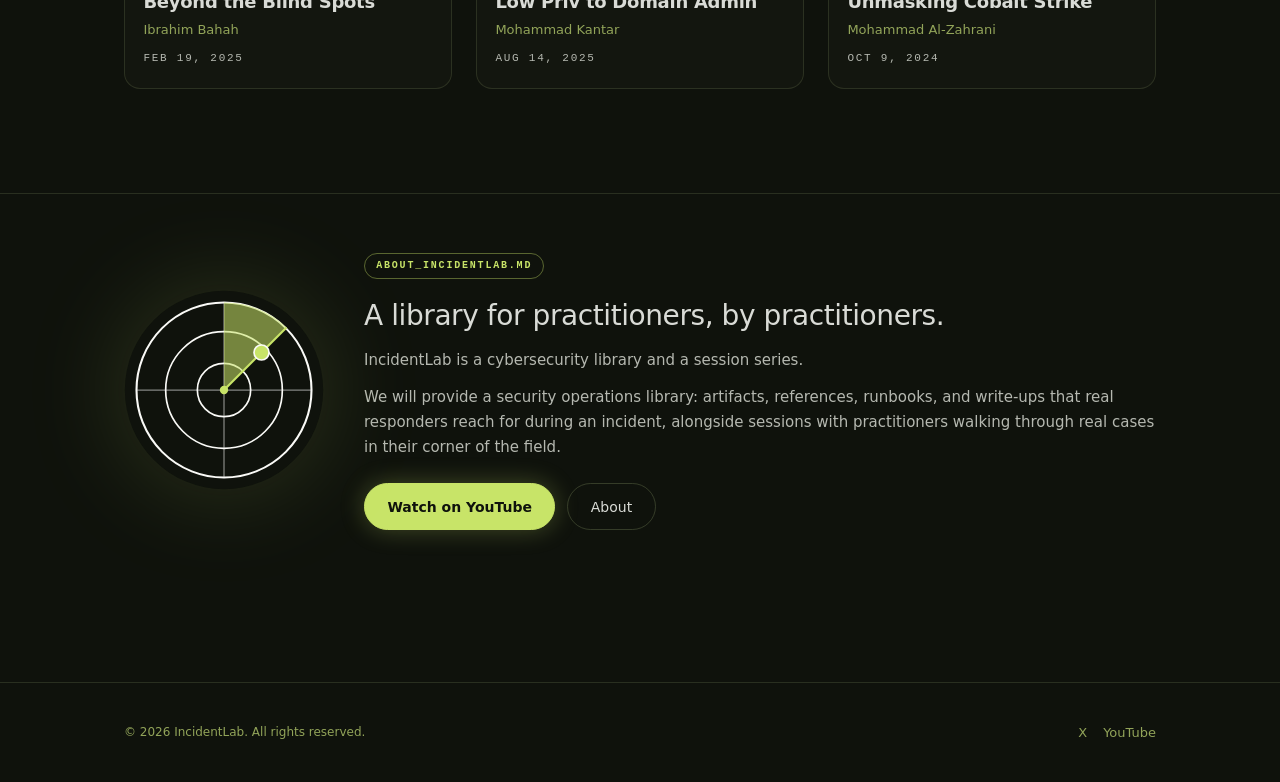
==== commit dc7ec7da: "Add unpublished episode: Modern CTI Tradecraft (Abdulrahman Al-Omari)" ====
--- a/index.html
+++ b/index.html
@@ -1,4 +1,4 @@
-<!doctype html><html lang=en-us><head><meta name=generator content="Hugo 0.160.1"><meta charset=utf-8><meta name=viewport content="width=device-width,initial-scale=1"><title>IncidentLab</title><meta name=description content="A cybersecurity library for practitioners. Write-ups, DFIR notes, SOC playbooks, references, and conversations from the field."><link rel=canonical href=https://theincidentlab.com/><link rel=icon type=image/svg+xml href=/favicon.svg><link rel=icon type=image/x-icon href=/favicon.ico><link rel=icon type=image/png sizes=16x16 href=/favicon-16x16.png><link rel=icon type=image/png sizes=32x32 href=/favicon-32x32.png><link rel=icon type=image/png sizes=96x96 href=/favicon-96x96.png><link rel=icon type=image/png sizes=192x192 href=/favicon-192x192.png><link rel=apple-touch-icon sizes=180x180 href=/apple-touch-icon.png><link rel=apple-touch-icon sizes=152x152 href=/apple-touch-icon-152x152.png><link rel=apple-touch-icon sizes=167x167 href=/apple-touch-icon-167x167.png><link rel=apple-touch-icon sizes=120x120 href=/apple-touch-icon-120x120.png><link rel=manifest href=/site.webmanifest><meta name=theme-color content="#0F120C"><link rel=alternate type=application/rss+xml href=https://theincidentlab.com/index.xml title=IncidentLab><meta property="og:title" content="IncidentLab"><meta property="og:description" content="A cybersecurity library for practitioners. Write-ups, DFIR notes, SOC playbooks, references, and conversations from the field."><meta property="og:url" content="https://theincidentlab.com/"><meta property="og:type" content="website"><meta property="og:site_name" content="IncidentLab"><meta property="og:image" content="https://theincidentlab.com/og-image.png"><meta name=twitter:card content="summary_large_image"><meta name=twitter:site content="@IncidentLab_sa"><meta name=twitter:title content="IncidentLab"><meta name=twitter:description content="A cybersecurity library for practitioners. Write-ups, DFIR notes, SOC playbooks, references, and conversations from the field."><meta name=twitter:image content="https://theincidentlab.com/og-image.png"><link rel=stylesheet href=/css/main.min.10c1cadff81b46886a281b0de2d05669ee471e1656a761b328830ef225e477b0.css integrity="sha256-EMHK3/gbRohqKBsN4tBWae5HHhZWp2GzKIMO8iXkd7A="><script src=/js/theme.min.fe047faa5f3c33fa91ee3d5b3441abf88a6fa00446ac501ffb0c06faa3bf542c.js integrity="sha256-/gR/ql88M/qR7j1bNEGr+IpvoARGrFAf+wwG+qO/VCw="></script></head><body><div id=reading-progress class=reading-progress aria-hidden=true></div><a class=skip-link href=#main>Skip to content</a><header class=header role=banner><div class=header-inner><a class="brand plain" href=/ aria-label="IncidentLab home"><img src=/incidentlab-icon-dark.svg alt=IncidentLab class=brand-icon>
+<!doctype html><html lang=en-us><head><meta name=generator content="Hugo 0.160.1"><meta charset=utf-8><meta name=viewport content="width=device-width,initial-scale=1"><title>IncidentLab</title><meta name=description content="A cybersecurity library for practitioners. Write-ups, DFIR notes, SOC playbooks, references, and conversations from the field."><link rel=canonical href=https://theincidentlab.com/><link rel=icon type=image/svg+xml href=/favicon.svg><link rel=icon type=image/x-icon href=/favicon.ico><link rel=icon type=image/png sizes=16x16 href=/favicon-16x16.png><link rel=icon type=image/png sizes=32x32 href=/favicon-32x32.png><link rel=icon type=image/png sizes=96x96 href=/favicon-96x96.png><link rel=icon type=image/png sizes=192x192 href=/favicon-192x192.png><link rel=apple-touch-icon sizes=180x180 href=/apple-touch-icon.png><link rel=apple-touch-icon sizes=152x152 href=/apple-touch-icon-152x152.png><link rel=apple-touch-icon sizes=167x167 href=/apple-touch-icon-167x167.png><link rel=apple-touch-icon sizes=120x120 href=/apple-touch-icon-120x120.png><link rel=manifest href=/site.webmanifest><meta name=theme-color content="#0F120C"><link rel=alternate type=application/rss+xml href=https://theincidentlab.com/index.xml title=IncidentLab><meta property="og:title" content="IncidentLab"><meta property="og:description" content="A cybersecurity library for practitioners. Write-ups, DFIR notes, SOC playbooks, references, and conversations from the field."><meta property="og:url" content="https://theincidentlab.com/"><meta property="og:type" content="website"><meta property="og:site_name" content="IncidentLab"><meta property="og:image" content="https://theincidentlab.com/og-image.png"><meta name=twitter:card content="summary_large_image"><meta name=twitter:site content="@IncidentLab_sa"><meta name=twitter:title content="IncidentLab"><meta name=twitter:description content="A cybersecurity library for practitioners. Write-ups, DFIR notes, SOC playbooks, references, and conversations from the field."><meta name=twitter:image content="https://theincidentlab.com/og-image.png"><link rel=stylesheet href=/css/main.min.281e6c8f2a6cda1481629e2911cc912340990ffb68978efdbd107addcccefa24.css integrity="sha256-KB5sjyps2hSBYp4pEcyRI0CZD/tol479vRB63czO+iQ="><script src=/js/theme.min.fe047faa5f3c33fa91ee3d5b3441abf88a6fa00446ac501ffb0c06faa3bf542c.js integrity="sha256-/gR/ql88M/qR7j1bNEGr+IpvoARGrFAf+wwG+qO/VCw="></script></head><body><div id=reading-progress class=reading-progress aria-hidden=true></div><a class=skip-link href=#main>Skip to content</a><header class=header role=banner><div class=header-inner><a class="brand plain" href=/ aria-label="IncidentLab home"><img src=/incidentlab-icon-dark.svg alt=IncidentLab class=brand-icon>
 <span class=brand-name>IncidentLab</span></a><nav id=primary-nav class=nav aria-label=Main><a href=/ class=active aria-current=page>Home</a>
 <a href=/writeups/>Write-ups</a>
 <a href=/tools/>Tools</a>
@@ -15,6 +15,7 @@
 <span class="ring ring-3"></span></div><aside class="hero-rail hero-rail-left" aria-hidden=true><div class=rail-line>CYBERSECURITY LIBRARY</div><div class=rail-line>DFIR &#183; SOC &#183; DETECTION</div><div class=rail-line>PODCAST / LIVE FROM THE LAB</div><div class=rail-line>PRACTITIONER WRITE-UPS</div><div class=rail-line>COMING SOON</div></aside><aside class="hero-rail hero-rail-right" aria-hidden=true><div class=rail-line>UPDATED WEEKLY</div><div class=rail-line>RED &#183; BLUE &#183; PURPLE TEAMS</div><div class=rail-line>DEEP TECHNICAL DIVES</div><div class=rail-line>PRACTITIONER WRITE-UPS</div><div class=rail-line>FREE &#183; OPEN &#183; NO PAYWALL</div></aside><div class=hero-center><img class=hero-mark src=/incidentlab-icon-dark.svg alt=IncidentLab><div class=hero-content><div class=hero-motto lang=ar dir=rtl><span class=hero-motto-line aria-hidden=true></span>
 <span class=hero-motto-text>زكاة العلم نشره</span>
 <span class=hero-motto-line aria-hidden=true></span></div><span class=hero-pill>CYBERSECURITY &#183; LIBRARY</span><h1 class=hero-headline>Half of what we know, we learned from someone else's notes. <span class=accent-line>So we started writing ours down.</span></h1><span class=hero-underline aria-hidden=true></span><p class=hero-sub>IncidentLab is a public notebook of write-ups, tools, detections, DFIR notes, references, and conversations with people who taught us things. Take what's useful. Leave the rest.</p><div class=hero-actions><a class=btn-cinema href=https://www.youtube.com/@INCIDENTLAB-dz6dd/videos rel=noopener>&#9656; WATCH ON YOUTUBE</a>
-<a class=hero-handle href=https://x.com/IncidentLab_sa rel=noopener>@IncidentLab_sa</a></div></div></div></section><section class="section episodes-section"><div class=container><div class=section-head><div><span class=kicker>episodes.md</span><h2>Latest episodes</h2></div><a href=https://www.youtube.com/@INCIDENTLAB-dz6dd/videos rel=noopener class=section-head-link>All episodes on YouTube &rarr;</a></div><div class=episodes-grid><a class=episode-card href="https://youtu.be/7YgWBkv-E2k?si=4uwJILRjKIWMqdv5" rel=noopener aria-label="The Enemy is Our Mindset with Taha Hakeem"><div class=episode-thumb><img src=/images/episodes/the-enemy-is-our-mindset.png alt="The Enemy is Our Mindset — Taha Hakeem" loading=lazy></div><div class=episode-meta><span class=episode-cat>Human factor</span><h3 class=episode-title>The Enemy is Our Mindset</h3><p class=episode-guest>Taha Hakeem</p><p class=episode-date>Sep 21, 2025</p></div></a><a class=episode-card href="https://youtu.be/pozhz7VoKnM?si=A4G9FTbm49PAtx53" rel=noopener aria-label="The Art of Use Cases with Mohammad Al-Shawi"><div class=episode-thumb><img src=/images/episodes/the-art-of-use-cases.png alt="The Art of Use Cases — Mohammad Al-Shawi" loading=lazy></div><div class=episode-meta><span class=episode-cat>Detection engineering</span><h3 class=episode-title>The Art of Use Cases</h3><p class=episode-guest>Mohammad Al-Shawi</p><p class=episode-date>May 20, 2025</p></div></a><a class=episode-card href="https://www.youtube.com/live/rayU_-o8mng?si=TULcchkZuMNiMDN8" rel=noopener aria-label="Beyond the Blind Spots with Ibrahim Bahah"><div class=episode-thumb><img src=/images/episodes/beyond-the-blind-spots.png alt="Beyond the Blind Spots — Ibrahim Bahah" loading=lazy></div><div class=episode-meta><span class=episode-cat>Defensive · SOC ops</span><h3 class=episode-title>Beyond the Blind Spots</h3><p class=episode-guest>Ibrahim Bahah</p><p class=episode-date>Feb 19, 2025</p></div></a><a class=episode-card href="https://youtu.be/bdv277fuZwM?si=GBpv2Nj-ZMSL01uI" rel=noopener aria-label="Low Priv to Domain Admin with Mohammad Kantar"><div class=episode-thumb><img src=/images/episodes/low-priv-to-domain-admin.png alt="Low Priv to Domain Admin — Mohammad Kantar" loading=lazy></div><div class=episode-meta><span class=episode-cat>Offensive · Active Directory</span><h3 class=episode-title>Low Priv to Domain Admin</h3><p class=episode-guest>Mohammad Kantar</p><p class=episode-date>Aug 14, 2025</p></div></a><a class=episode-card href="https://youtu.be/VxF-rG0GBWg?si=Mj8cGpOw5816X2Pm" rel=noopener aria-label="Unmasking Cobalt Strike with Mohammad Al-Zahrani"><div class=episode-thumb><img src=/images/episodes/unmasking-cobalt-strike.png alt="Unmasking Cobalt Strike — Mohammad Al-Zahrani" loading=lazy></div><div class=episode-meta><span class=episode-cat>Offensive · Evasion</span><h3 class=episode-title>Unmasking Cobalt Strike</h3><p class=episode-guest>Mohammad Al-Zahrani</p><p class=episode-date>Oct 9, 2024</p></div></a></div></div></section><section class="section about-incidentlab"><div class=container><div class=about-st-grid><div class=about-st-art><img src=/incidentlab-icon-dark.svg alt=IncidentLab class=about-st-mark></div><div class=about-st-text><span class=kicker>about_incidentlab.md</span><h2>A library for practitioners, by practitioners.</h2><p>IncidentLab is a cybersecurity library and a session series.</p><p>We will provide a security operations library: artifacts, references, runbooks, and write-ups that real responders reach for during an incident, alongside sessions with practitioners walking through real cases in their corner of the field.</p><div class=cta-row style=justify-content:flex-start;margin-top:1.5rem><a class="btn btn-primary" href=https://www.youtube.com/@INCIDENTLAB-dz6dd/videos rel=noopener>Watch on YouTube</a>
+<a class=hero-handle href=https://x.com/IncidentLab_sa rel=noopener>@IncidentLab_sa</a></div></div></div></section><section class="section episodes-section"><div class=container><div class=section-head><div><span class=kicker>episodes.md</span><h2>Latest episodes</h2></div><a href=https://www.youtube.com/@INCIDENTLAB-dz6dd/videos rel=noopener class=section-head-link>All episodes on YouTube &rarr;</a></div><div class=episodes-grid><div class="episode-card episode-card--unpublished" aria-label="Modern CTI Tradecraft with Abdulrahman Al-Omari (coming soon)"><div class=episode-thumb><img src=/images/episodes/modern-cti-tradecraft.png alt="Modern CTI Tradecraft — Abdulrahman Al-Omari" loading=lazy>
+<span class=episode-soon>Coming soon</span></div><div class=episode-meta><span class=episode-cat>Threat intelligence</span><h3 class=episode-title>Modern CTI Tradecraft</h3><p class=episode-guest>Abdulrahman Al-Omari</p><p class=episode-date>Jul 16, 2025</p></div></div><a class=episode-card href="https://youtu.be/7YgWBkv-E2k?si=4uwJILRjKIWMqdv5" rel=noopener aria-label="The Enemy is Our Mindset with Taha Hakeem"><div class=episode-thumb><img src=/images/episodes/the-enemy-is-our-mindset.png alt="The Enemy is Our Mindset — Taha Hakeem" loading=lazy></div><div class=episode-meta><span class=episode-cat>Human factor</span><h3 class=episode-title>The Enemy is Our Mindset</h3><p class=episode-guest>Taha Hakeem</p><p class=episode-date>Sep 21, 2025</p></div></a><a class=episode-card href="https://youtu.be/pozhz7VoKnM?si=A4G9FTbm49PAtx53" rel=noopener aria-label="The Art of Use Cases with Mohammad Al-Shawi"><div class=episode-thumb><img src=/images/episodes/the-art-of-use-cases.png alt="The Art of Use Cases — Mohammad Al-Shawi" loading=lazy></div><div class=episode-meta><span class=episode-cat>Detection engineering</span><h3 class=episode-title>The Art of Use Cases</h3><p class=episode-guest>Mohammad Al-Shawi</p><p class=episode-date>May 20, 2025</p></div></a><a class=episode-card href="https://www.youtube.com/live/rayU_-o8mng?si=TULcchkZuMNiMDN8" rel=noopener aria-label="Beyond the Blind Spots with Ibrahim Bahah"><div class=episode-thumb><img src=/images/episodes/beyond-the-blind-spots.png alt="Beyond the Blind Spots — Ibrahim Bahah" loading=lazy></div><div class=episode-meta><span class=episode-cat>Defensive · SOC ops</span><h3 class=episode-title>Beyond the Blind Spots</h3><p class=episode-guest>Ibrahim Bahah</p><p class=episode-date>Feb 19, 2025</p></div></a><a class=episode-card href="https://youtu.be/bdv277fuZwM?si=GBpv2Nj-ZMSL01uI" rel=noopener aria-label="Low Priv to Domain Admin with Mohammad Kantar"><div class=episode-thumb><img src=/images/episodes/low-priv-to-domain-admin.png alt="Low Priv to Domain Admin — Mohammad Kantar" loading=lazy></div><div class=episode-meta><span class=episode-cat>Offensive · Active Directory</span><h3 class=episode-title>Low Priv to Domain Admin</h3><p class=episode-guest>Mohammad Kantar</p><p class=episode-date>Aug 14, 2025</p></div></a><a class=episode-card href="https://youtu.be/VxF-rG0GBWg?si=Mj8cGpOw5816X2Pm" rel=noopener aria-label="Unmasking Cobalt Strike with Mohammad Al-Zahrani"><div class=episode-thumb><img src=/images/episodes/unmasking-cobalt-strike.png alt="Unmasking Cobalt Strike — Mohammad Al-Zahrani" loading=lazy></div><div class=episode-meta><span class=episode-cat>Offensive · Evasion</span><h3 class=episode-title>Unmasking Cobalt Strike</h3><p class=episode-guest>Mohammad Al-Zahrani</p><p class=episode-date>Oct 9, 2024</p></div></a></div></div></section><section class="section about-incidentlab"><div class=container><div class=about-st-grid><div class=about-st-art><img src=/incidentlab-icon-dark.svg alt=IncidentLab class=about-st-mark></div><div class=about-st-text><span class=kicker>about_incidentlab.md</span><h2>A library for practitioners, by practitioners.</h2><p>IncidentLab is a cybersecurity library and a session series.</p><p>We will provide a security operations library: artifacts, references, runbooks, and write-ups that real responders reach for during an incident, alongside sessions with practitioners walking through real cases in their corner of the field.</p><div class=cta-row style=justify-content:flex-start;margin-top:1.5rem><a class="btn btn-primary" href=https://www.youtube.com/@INCIDENTLAB-dz6dd/videos rel=noopener>Watch on YouTube</a>
 <a class=btn href=/about/>About</a></div></div></div></div></section></main><footer class=footer role=contentinfo><div class=footer-inner><div class=footer-meta>© 2026 IncidentLab. All rights reserved.</div><div class=footer-links><a href=https://x.com/IncidentLab_sa rel="me noopener" aria-label="X (Twitter)">X</a>
 <a href=https://www.youtube.com/@INCIDENTLAB-dz6dd/videos rel=noopener aria-label=YouTube>YouTube</a></div></div></footer><script src=/js/search.min.32f73ae0e8a8660c00cff3d737f8c23d6cb95a609cb1840dc55249b639a997f0.js defer></script><script src=/js/copy-code.min.a6648016327f92c3f1cd5c5ebcbee5b0e65e994ec261b841b31c6cdf47d15044.js defer></script><script src=/js/filter.min.67982a6d453e742544eaf74fb17a6ea60620f596ed58f548dcd6b4f5d438653b.js defer></script></body></html>
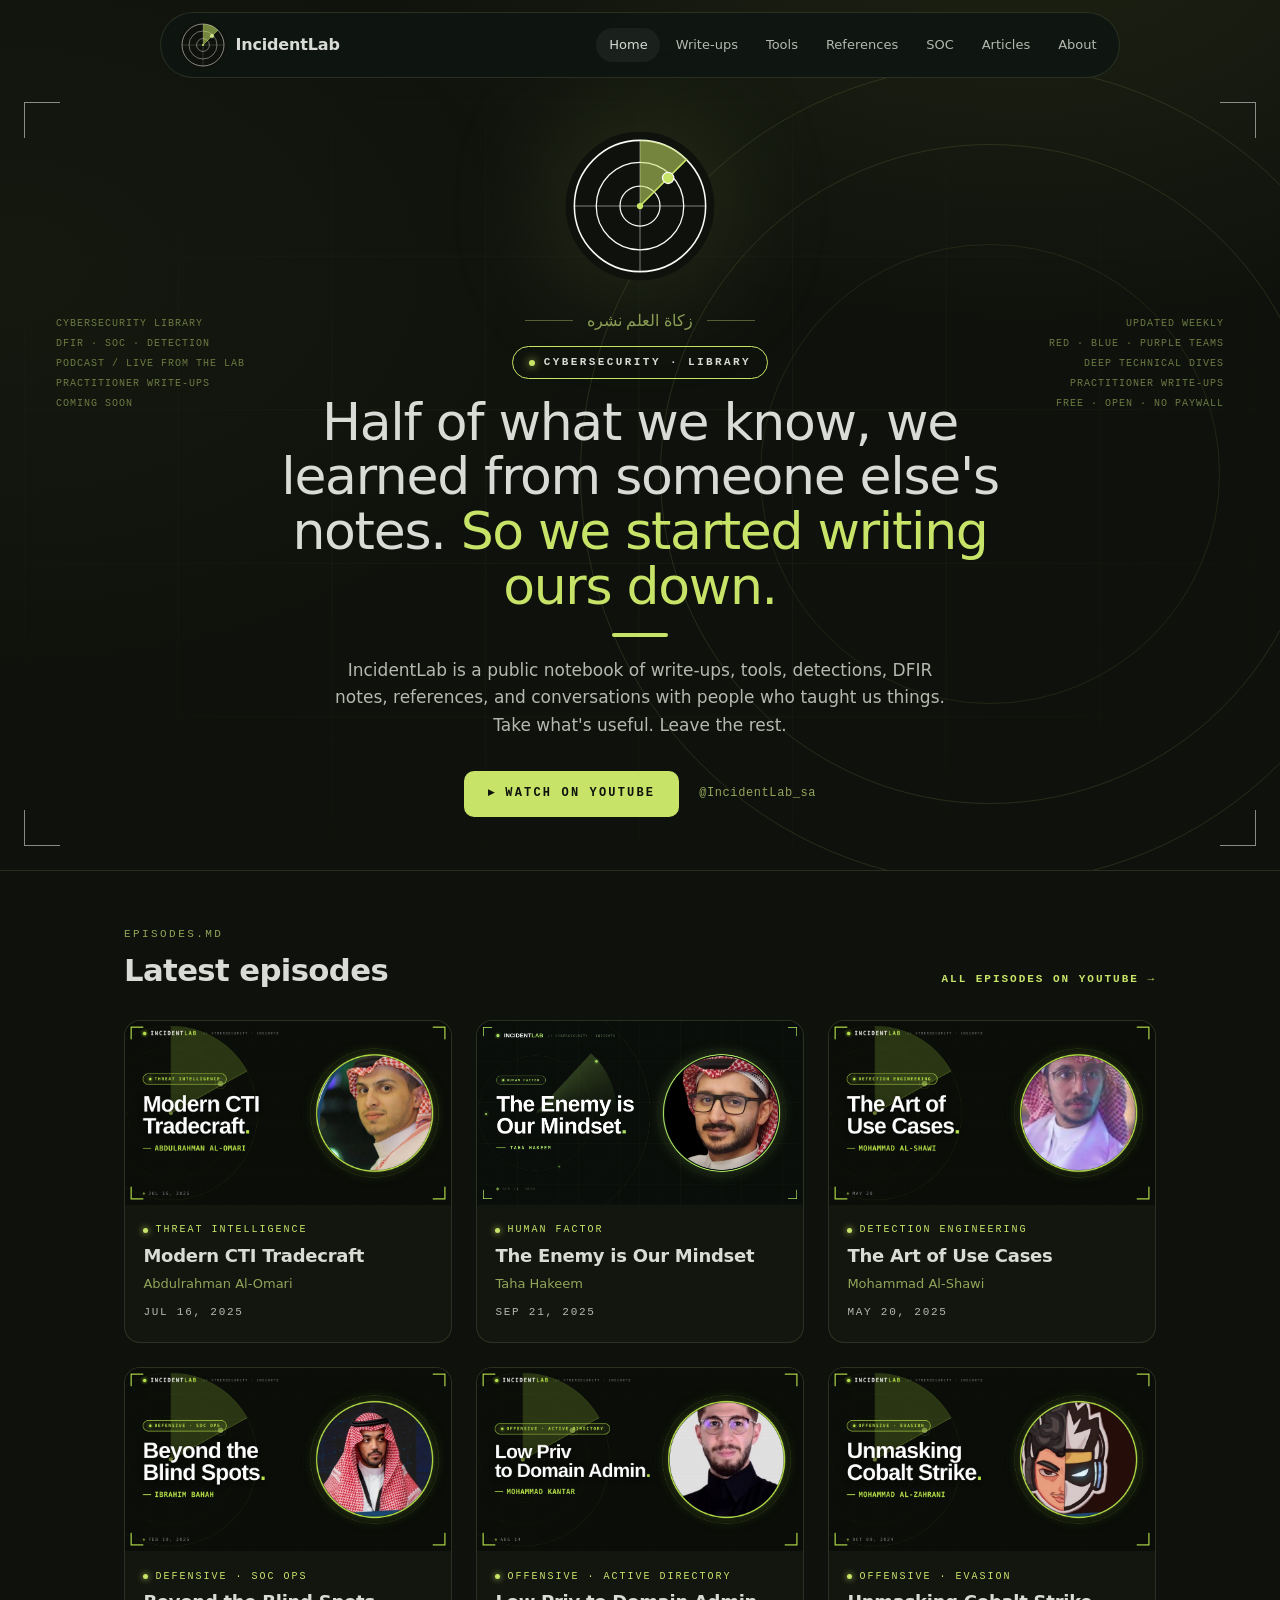
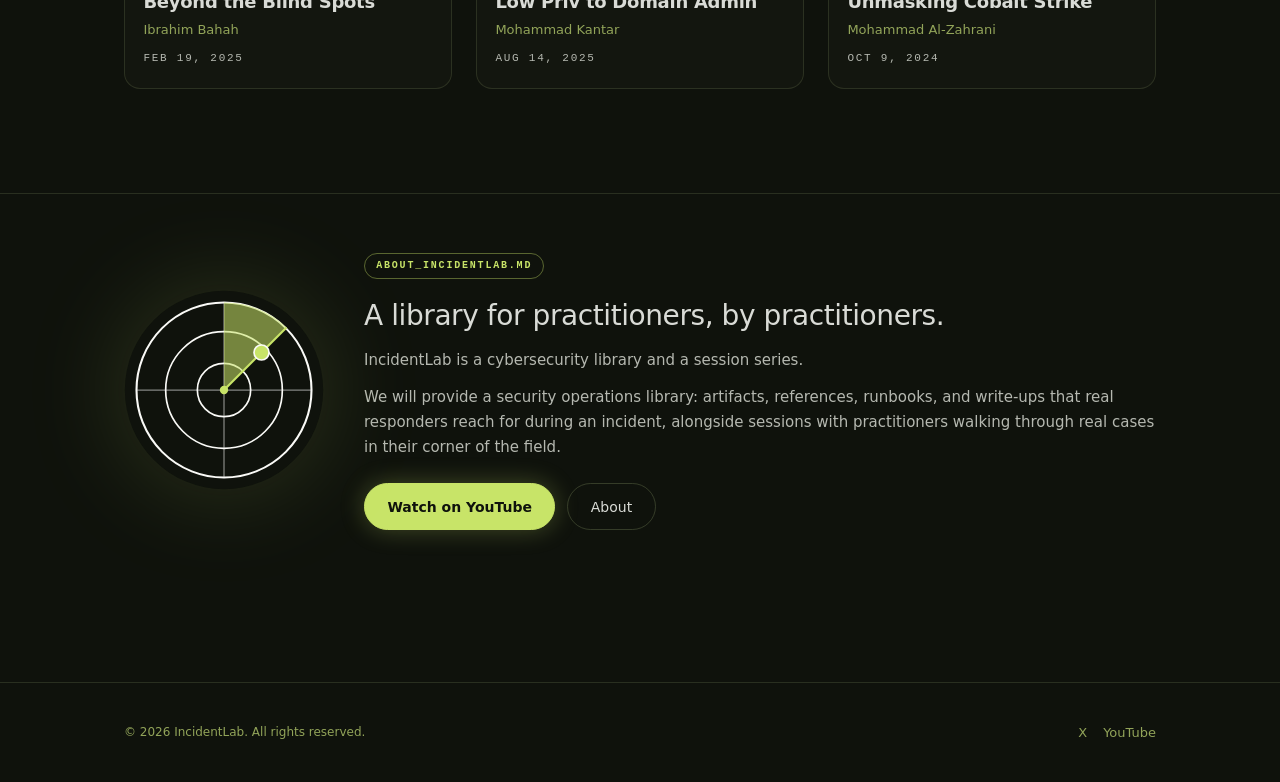
==== commit 096e4c7f: "Remove Coming soon badge from Modern CTI Tradecraft card" ====
--- a/index.html
+++ b/index.html
@@ -1,4 +1,4 @@
-<!doctype html><html lang=en-us><head><meta name=generator content="Hugo 0.160.1"><meta charset=utf-8><meta name=viewport content="width=device-width,initial-scale=1"><title>IncidentLab</title><meta name=description content="A cybersecurity library for practitioners. Write-ups, DFIR notes, SOC playbooks, references, and conversations from the field."><link rel=canonical href=https://theincidentlab.com/><link rel=icon type=image/svg+xml href=/favicon.svg><link rel=icon type=image/x-icon href=/favicon.ico><link rel=icon type=image/png sizes=16x16 href=/favicon-16x16.png><link rel=icon type=image/png sizes=32x32 href=/favicon-32x32.png><link rel=icon type=image/png sizes=96x96 href=/favicon-96x96.png><link rel=icon type=image/png sizes=192x192 href=/favicon-192x192.png><link rel=apple-touch-icon sizes=180x180 href=/apple-touch-icon.png><link rel=apple-touch-icon sizes=152x152 href=/apple-touch-icon-152x152.png><link rel=apple-touch-icon sizes=167x167 href=/apple-touch-icon-167x167.png><link rel=apple-touch-icon sizes=120x120 href=/apple-touch-icon-120x120.png><link rel=manifest href=/site.webmanifest><meta name=theme-color content="#0F120C"><link rel=alternate type=application/rss+xml href=https://theincidentlab.com/index.xml title=IncidentLab><meta property="og:title" content="IncidentLab"><meta property="og:description" content="A cybersecurity library for practitioners. Write-ups, DFIR notes, SOC playbooks, references, and conversations from the field."><meta property="og:url" content="https://theincidentlab.com/"><meta property="og:type" content="website"><meta property="og:site_name" content="IncidentLab"><meta property="og:image" content="https://theincidentlab.com/og-image.png"><meta name=twitter:card content="summary_large_image"><meta name=twitter:site content="@IncidentLab_sa"><meta name=twitter:title content="IncidentLab"><meta name=twitter:description content="A cybersecurity library for practitioners. Write-ups, DFIR notes, SOC playbooks, references, and conversations from the field."><meta name=twitter:image content="https://theincidentlab.com/og-image.png"><link rel=stylesheet href=/css/main.min.281e6c8f2a6cda1481629e2911cc912340990ffb68978efdbd107addcccefa24.css integrity="sha256-KB5sjyps2hSBYp4pEcyRI0CZD/tol479vRB63czO+iQ="><script src=/js/theme.min.fe047faa5f3c33fa91ee3d5b3441abf88a6fa00446ac501ffb0c06faa3bf542c.js integrity="sha256-/gR/ql88M/qR7j1bNEGr+IpvoARGrFAf+wwG+qO/VCw="></script></head><body><div id=reading-progress class=reading-progress aria-hidden=true></div><a class=skip-link href=#main>Skip to content</a><header class=header role=banner><div class=header-inner><a class="brand plain" href=/ aria-label="IncidentLab home"><img src=/incidentlab-icon-dark.svg alt=IncidentLab class=brand-icon>
+<!doctype html><html lang=en-us><head><meta name=generator content="Hugo 0.160.1"><meta charset=utf-8><meta name=viewport content="width=device-width,initial-scale=1"><title>IncidentLab</title><meta name=description content="A cybersecurity library for practitioners. Write-ups, DFIR notes, SOC playbooks, references, and conversations from the field."><link rel=canonical href=https://theincidentlab.com/><link rel=icon type=image/svg+xml href=/favicon.svg><link rel=icon type=image/x-icon href=/favicon.ico><link rel=icon type=image/png sizes=16x16 href=/favicon-16x16.png><link rel=icon type=image/png sizes=32x32 href=/favicon-32x32.png><link rel=icon type=image/png sizes=96x96 href=/favicon-96x96.png><link rel=icon type=image/png sizes=192x192 href=/favicon-192x192.png><link rel=apple-touch-icon sizes=180x180 href=/apple-touch-icon.png><link rel=apple-touch-icon sizes=152x152 href=/apple-touch-icon-152x152.png><link rel=apple-touch-icon sizes=167x167 href=/apple-touch-icon-167x167.png><link rel=apple-touch-icon sizes=120x120 href=/apple-touch-icon-120x120.png><link rel=manifest href=/site.webmanifest><meta name=theme-color content="#0F120C"><link rel=alternate type=application/rss+xml href=https://theincidentlab.com/index.xml title=IncidentLab><meta property="og:title" content="IncidentLab"><meta property="og:description" content="A cybersecurity library for practitioners. Write-ups, DFIR notes, SOC playbooks, references, and conversations from the field."><meta property="og:url" content="https://theincidentlab.com/"><meta property="og:type" content="website"><meta property="og:site_name" content="IncidentLab"><meta property="og:image" content="https://theincidentlab.com/og-image.png"><meta name=twitter:card content="summary_large_image"><meta name=twitter:site content="@IncidentLab_sa"><meta name=twitter:title content="IncidentLab"><meta name=twitter:description content="A cybersecurity library for practitioners. Write-ups, DFIR notes, SOC playbooks, references, and conversations from the field."><meta name=twitter:image content="https://theincidentlab.com/og-image.png"><link rel=stylesheet href=/css/main.min.c191f4d1a5cb79f07f46c5d35428efe0d723aac484cb2132291894bda1b47169.css integrity="sha256-wZH00aXLefB/RsXTVCjv4NcjqsSEyyEyKRiUvaG0cWk="><script src=/js/theme.min.fe047faa5f3c33fa91ee3d5b3441abf88a6fa00446ac501ffb0c06faa3bf542c.js integrity="sha256-/gR/ql88M/qR7j1bNEGr+IpvoARGrFAf+wwG+qO/VCw="></script></head><body><div id=reading-progress class=reading-progress aria-hidden=true></div><a class=skip-link href=#main>Skip to content</a><header class=header role=banner><div class=header-inner><a class="brand plain" href=/ aria-label="IncidentLab home"><img src=/incidentlab-icon-dark.svg alt=IncidentLab class=brand-icon>
 <span class=brand-name>IncidentLab</span></a><nav id=primary-nav class=nav aria-label=Main><a href=/ class=active aria-current=page>Home</a>
 <a href=/writeups/>Write-ups</a>
 <a href=/tools/>Tools</a>
@@ -15,7 +15,6 @@
 <span class="ring ring-3"></span></div><aside class="hero-rail hero-rail-left" aria-hidden=true><div class=rail-line>CYBERSECURITY LIBRARY</div><div class=rail-line>DFIR &#183; SOC &#183; DETECTION</div><div class=rail-line>PODCAST / LIVE FROM THE LAB</div><div class=rail-line>PRACTITIONER WRITE-UPS</div><div class=rail-line>COMING SOON</div></aside><aside class="hero-rail hero-rail-right" aria-hidden=true><div class=rail-line>UPDATED WEEKLY</div><div class=rail-line>RED &#183; BLUE &#183; PURPLE TEAMS</div><div class=rail-line>DEEP TECHNICAL DIVES</div><div class=rail-line>PRACTITIONER WRITE-UPS</div><div class=rail-line>FREE &#183; OPEN &#183; NO PAYWALL</div></aside><div class=hero-center><img class=hero-mark src=/incidentlab-icon-dark.svg alt=IncidentLab><div class=hero-content><div class=hero-motto lang=ar dir=rtl><span class=hero-motto-line aria-hidden=true></span>
 <span class=hero-motto-text>زكاة العلم نشره</span>
 <span class=hero-motto-line aria-hidden=true></span></div><span class=hero-pill>CYBERSECURITY &#183; LIBRARY</span><h1 class=hero-headline>Half of what we know, we learned from someone else's notes. <span class=accent-line>So we started writing ours down.</span></h1><span class=hero-underline aria-hidden=true></span><p class=hero-sub>IncidentLab is a public notebook of write-ups, tools, detections, DFIR notes, references, and conversations with people who taught us things. Take what's useful. Leave the rest.</p><div class=hero-actions><a class=btn-cinema href=https://www.youtube.com/@INCIDENTLAB-dz6dd/videos rel=noopener>&#9656; WATCH ON YOUTUBE</a>
-<a class=hero-handle href=https://x.com/IncidentLab_sa rel=noopener>@IncidentLab_sa</a></div></div></div></section><section class="section episodes-section"><div class=container><div class=section-head><div><span class=kicker>episodes.md</span><h2>Latest episodes</h2></div><a href=https://www.youtube.com/@INCIDENTLAB-dz6dd/videos rel=noopener class=section-head-link>All episodes on YouTube &rarr;</a></div><div class=episodes-grid><div class="episode-card episode-card--unpublished" aria-label="Modern CTI Tradecraft with Abdulrahman Al-Omari (coming soon)"><div class=episode-thumb><img src=/images/episodes/modern-cti-tradecraft.png alt="Modern CTI Tradecraft — Abdulrahman Al-Omari" loading=lazy>
-<span class=episode-soon>Coming soon</span></div><div class=episode-meta><span class=episode-cat>Threat intelligence</span><h3 class=episode-title>Modern CTI Tradecraft</h3><p class=episode-guest>Abdulrahman Al-Omari</p><p class=episode-date>Jul 16, 2025</p></div></div><a class=episode-card href="https://youtu.be/7YgWBkv-E2k?si=4uwJILRjKIWMqdv5" rel=noopener aria-label="The Enemy is Our Mindset with Taha Hakeem"><div class=episode-thumb><img src=/images/episodes/the-enemy-is-our-mindset.png alt="The Enemy is Our Mindset — Taha Hakeem" loading=lazy></div><div class=episode-meta><span class=episode-cat>Human factor</span><h3 class=episode-title>The Enemy is Our Mindset</h3><p class=episode-guest>Taha Hakeem</p><p class=episode-date>Sep 21, 2025</p></div></a><a class=episode-card href="https://youtu.be/pozhz7VoKnM?si=A4G9FTbm49PAtx53" rel=noopener aria-label="The Art of Use Cases with Mohammad Al-Shawi"><div class=episode-thumb><img src=/images/episodes/the-art-of-use-cases.png alt="The Art of Use Cases — Mohammad Al-Shawi" loading=lazy></div><div class=episode-meta><span class=episode-cat>Detection engineering</span><h3 class=episode-title>The Art of Use Cases</h3><p class=episode-guest>Mohammad Al-Shawi</p><p class=episode-date>May 20, 2025</p></div></a><a class=episode-card href="https://www.youtube.com/live/rayU_-o8mng?si=TULcchkZuMNiMDN8" rel=noopener aria-label="Beyond the Blind Spots with Ibrahim Bahah"><div class=episode-thumb><img src=/images/episodes/beyond-the-blind-spots.png alt="Beyond the Blind Spots — Ibrahim Bahah" loading=lazy></div><div class=episode-meta><span class=episode-cat>Defensive · SOC ops</span><h3 class=episode-title>Beyond the Blind Spots</h3><p class=episode-guest>Ibrahim Bahah</p><p class=episode-date>Feb 19, 2025</p></div></a><a class=episode-card href="https://youtu.be/bdv277fuZwM?si=GBpv2Nj-ZMSL01uI" rel=noopener aria-label="Low Priv to Domain Admin with Mohammad Kantar"><div class=episode-thumb><img src=/images/episodes/low-priv-to-domain-admin.png alt="Low Priv to Domain Admin — Mohammad Kantar" loading=lazy></div><div class=episode-meta><span class=episode-cat>Offensive · Active Directory</span><h3 class=episode-title>Low Priv to Domain Admin</h3><p class=episode-guest>Mohammad Kantar</p><p class=episode-date>Aug 14, 2025</p></div></a><a class=episode-card href="https://youtu.be/VxF-rG0GBWg?si=Mj8cGpOw5816X2Pm" rel=noopener aria-label="Unmasking Cobalt Strike with Mohammad Al-Zahrani"><div class=episode-thumb><img src=/images/episodes/unmasking-cobalt-strike.png alt="Unmasking Cobalt Strike — Mohammad Al-Zahrani" loading=lazy></div><div class=episode-meta><span class=episode-cat>Offensive · Evasion</span><h3 class=episode-title>Unmasking Cobalt Strike</h3><p class=episode-guest>Mohammad Al-Zahrani</p><p class=episode-date>Oct 9, 2024</p></div></a></div></div></section><section class="section about-incidentlab"><div class=container><div class=about-st-grid><div class=about-st-art><img src=/incidentlab-icon-dark.svg alt=IncidentLab class=about-st-mark></div><div class=about-st-text><span class=kicker>about_incidentlab.md</span><h2>A library for practitioners, by practitioners.</h2><p>IncidentLab is a cybersecurity library and a session series.</p><p>We will provide a security operations library: artifacts, references, runbooks, and write-ups that real responders reach for during an incident, alongside sessions with practitioners walking through real cases in their corner of the field.</p><div class=cta-row style=justify-content:flex-start;margin-top:1.5rem><a class="btn btn-primary" href=https://www.youtube.com/@INCIDENTLAB-dz6dd/videos rel=noopener>Watch on YouTube</a>
+<a class=hero-handle href=https://x.com/IncidentLab_sa rel=noopener>@IncidentLab_sa</a></div></div></div></section><section class="section episodes-section"><div class=container><div class=section-head><div><span class=kicker>episodes.md</span><h2>Latest episodes</h2></div><a href=https://www.youtube.com/@INCIDENTLAB-dz6dd/videos rel=noopener class=section-head-link>All episodes on YouTube &rarr;</a></div><div class=episodes-grid><div class="episode-card episode-card--static" aria-label="Modern CTI Tradecraft with Abdulrahman Al-Omari"><div class=episode-thumb><img src=/images/episodes/modern-cti-tradecraft.png alt="Modern CTI Tradecraft — Abdulrahman Al-Omari" loading=lazy></div><div class=episode-meta><span class=episode-cat>Threat intelligence</span><h3 class=episode-title>Modern CTI Tradecraft</h3><p class=episode-guest>Abdulrahman Al-Omari</p><p class=episode-date>Jul 16, 2025</p></div></div><a class=episode-card href="https://youtu.be/7YgWBkv-E2k?si=4uwJILRjKIWMqdv5" rel=noopener aria-label="The Enemy is Our Mindset with Taha Hakeem"><div class=episode-thumb><img src=/images/episodes/the-enemy-is-our-mindset.png alt="The Enemy is Our Mindset — Taha Hakeem" loading=lazy></div><div class=episode-meta><span class=episode-cat>Human factor</span><h3 class=episode-title>The Enemy is Our Mindset</h3><p class=episode-guest>Taha Hakeem</p><p class=episode-date>Sep 21, 2025</p></div></a><a class=episode-card href="https://youtu.be/pozhz7VoKnM?si=A4G9FTbm49PAtx53" rel=noopener aria-label="The Art of Use Cases with Mohammad Al-Shawi"><div class=episode-thumb><img src=/images/episodes/the-art-of-use-cases.png alt="The Art of Use Cases — Mohammad Al-Shawi" loading=lazy></div><div class=episode-meta><span class=episode-cat>Detection engineering</span><h3 class=episode-title>The Art of Use Cases</h3><p class=episode-guest>Mohammad Al-Shawi</p><p class=episode-date>May 20, 2025</p></div></a><a class=episode-card href="https://www.youtube.com/live/rayU_-o8mng?si=TULcchkZuMNiMDN8" rel=noopener aria-label="Beyond the Blind Spots with Ibrahim Bahah"><div class=episode-thumb><img src=/images/episodes/beyond-the-blind-spots.png alt="Beyond the Blind Spots — Ibrahim Bahah" loading=lazy></div><div class=episode-meta><span class=episode-cat>Defensive · SOC ops</span><h3 class=episode-title>Beyond the Blind Spots</h3><p class=episode-guest>Ibrahim Bahah</p><p class=episode-date>Feb 19, 2025</p></div></a><a class=episode-card href="https://youtu.be/bdv277fuZwM?si=GBpv2Nj-ZMSL01uI" rel=noopener aria-label="Low Priv to Domain Admin with Mohammad Kantar"><div class=episode-thumb><img src=/images/episodes/low-priv-to-domain-admin.png alt="Low Priv to Domain Admin — Mohammad Kantar" loading=lazy></div><div class=episode-meta><span class=episode-cat>Offensive · Active Directory</span><h3 class=episode-title>Low Priv to Domain Admin</h3><p class=episode-guest>Mohammad Kantar</p><p class=episode-date>Aug 14, 2025</p></div></a><a class=episode-card href="https://youtu.be/VxF-rG0GBWg?si=Mj8cGpOw5816X2Pm" rel=noopener aria-label="Unmasking Cobalt Strike with Mohammad Al-Zahrani"><div class=episode-thumb><img src=/images/episodes/unmasking-cobalt-strike.png alt="Unmasking Cobalt Strike — Mohammad Al-Zahrani" loading=lazy></div><div class=episode-meta><span class=episode-cat>Offensive · Evasion</span><h3 class=episode-title>Unmasking Cobalt Strike</h3><p class=episode-guest>Mohammad Al-Zahrani</p><p class=episode-date>Oct 9, 2024</p></div></a></div></div></section><section class="section about-incidentlab"><div class=container><div class=about-st-grid><div class=about-st-art><img src=/incidentlab-icon-dark.svg alt=IncidentLab class=about-st-mark></div><div class=about-st-text><span class=kicker>about_incidentlab.md</span><h2>A library for practitioners, by practitioners.</h2><p>IncidentLab is a cybersecurity library and a session series.</p><p>We will provide a security operations library: artifacts, references, runbooks, and write-ups that real responders reach for during an incident, alongside sessions with practitioners walking through real cases in their corner of the field.</p><div class=cta-row style=justify-content:flex-start;margin-top:1.5rem><a class="btn btn-primary" href=https://www.youtube.com/@INCIDENTLAB-dz6dd/videos rel=noopener>Watch on YouTube</a>
 <a class=btn href=/about/>About</a></div></div></div></div></section></main><footer class=footer role=contentinfo><div class=footer-inner><div class=footer-meta>© 2026 IncidentLab. All rights reserved.</div><div class=footer-links><a href=https://x.com/IncidentLab_sa rel="me noopener" aria-label="X (Twitter)">X</a>
 <a href=https://www.youtube.com/@INCIDENTLAB-dz6dd/videos rel=noopener aria-label=YouTube>YouTube</a></div></div></footer><script src=/js/search.min.32f73ae0e8a8660c00cff3d737f8c23d6cb95a609cb1840dc55249b639a997f0.js defer></script><script src=/js/copy-code.min.a6648016327f92c3f1cd5c5ebcbee5b0e65e994ec261b841b31c6cdf47d15044.js defer></script><script src=/js/filter.min.67982a6d453e742544eaf74fb17a6ea60620f596ed58f548dcd6b4f5d438653b.js defer></script></body></html>
